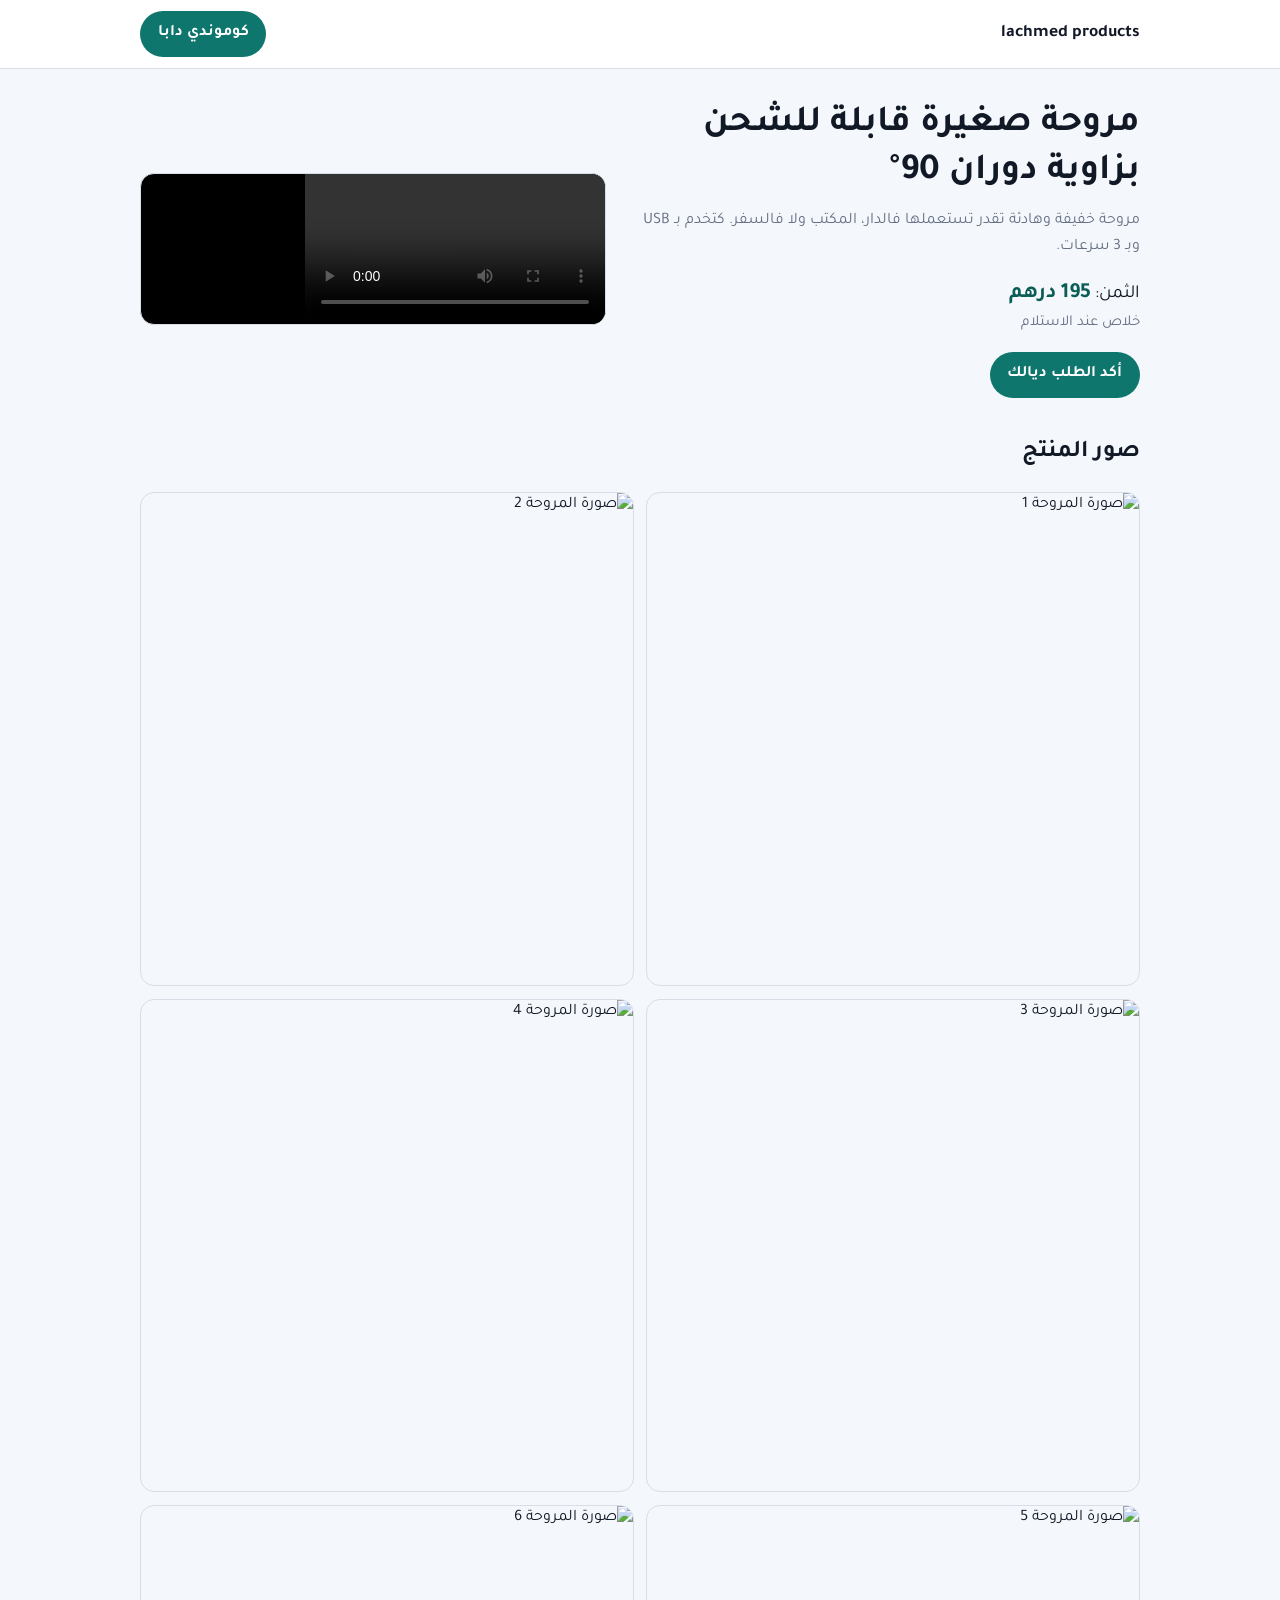
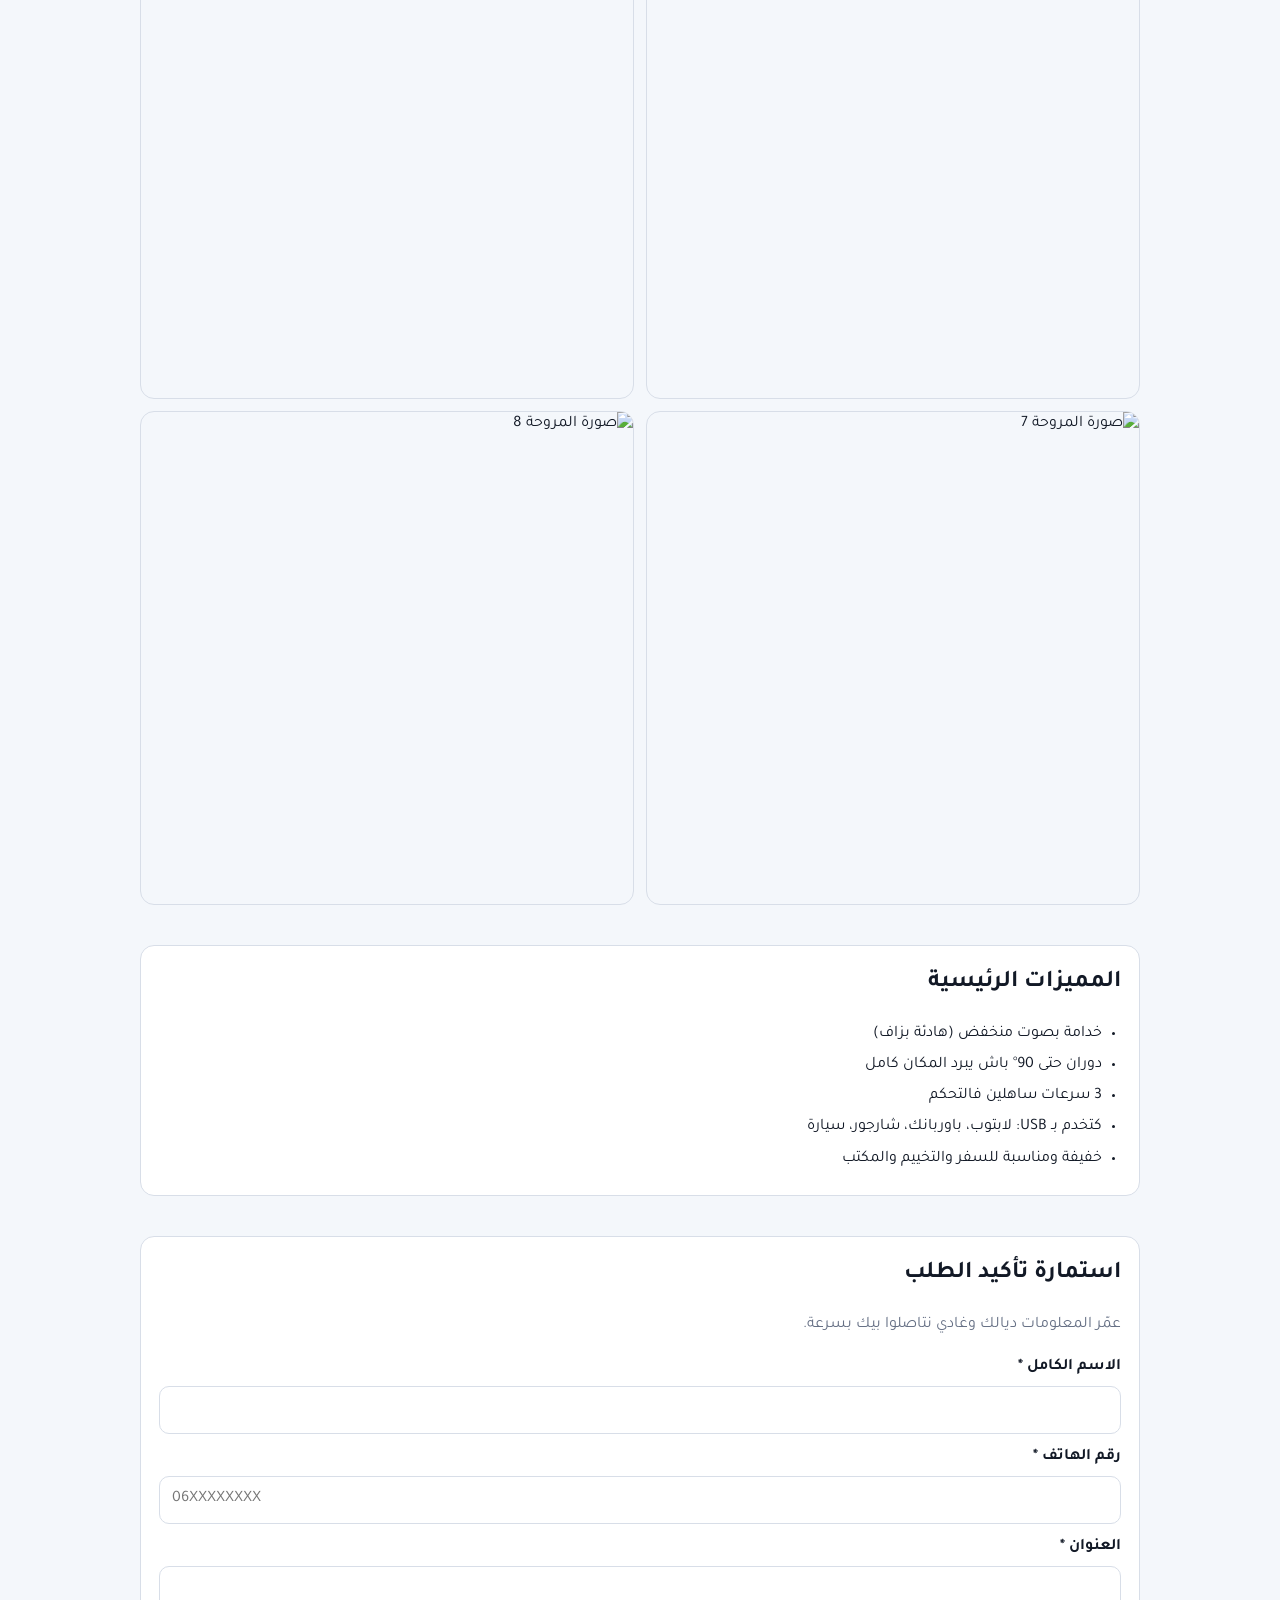
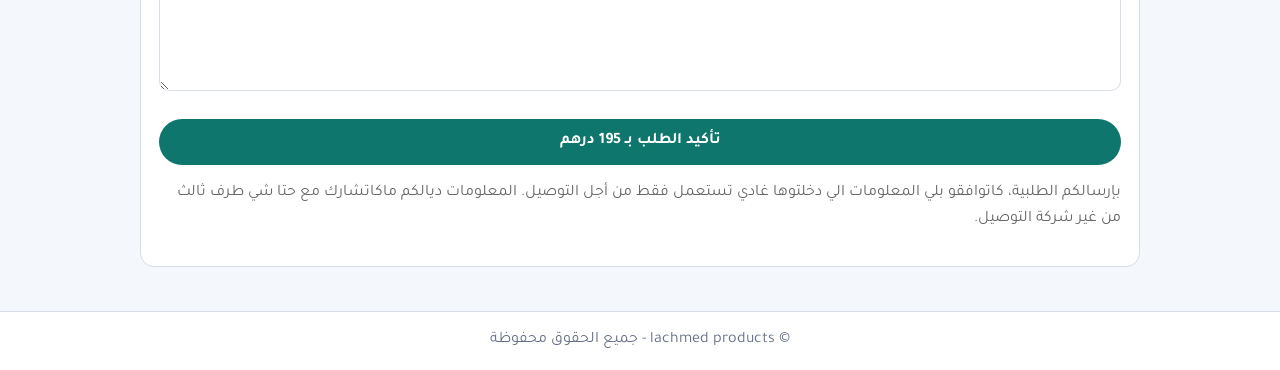
==== index.html @ f29ed2c0 "Update index.html" ====
<!DOCTYPE html>
<html lang="ar-MA" dir="rtl">
  <head>
        <!-- Google tag (gtag.js) -->
<script async src="https://www.googletagmanager.com/gtag/js?id=G-Z2RMPJ43M9"></script>
<script>
  window.dataLayer = window.dataLayer || [];
  function gtag(){dataLayer.push(arguments);}
  gtag('js', new Date());

  gtag('config', 'G-Z2RMPJ43M9');
</script>
    <meta charset="UTF-8" />
    <meta name="viewport" content="width=device-width, initial-scale=1" />
    <title>تأكيد الطلب - مروحة صغيرة محمولة</title>
    <link rel="preconnect" href="https://fonts.googleapis.com" />
    <link rel="preconnect" href="https://fonts.gstatic.com" crossorigin />
    <link
      href="https://fonts.googleapis.com/css2?family=Tajawal:wght@400;500;700;800&display=swap"
      rel="stylesheet"
    />
    <link rel="stylesheet" href="styles.css" />
 
  <style>
  /* The Overlay */
  .form-loading {
    position: fixed;
    top: 0;
    left: 0;
    width: 100%;
    height: 100%;
    background-color: rgba(0, 0, 0, 0.7);
    display: flex;
    align-items: center;
    justify-content: center;
    z-index: 10000;
  }

  /* The White Box */
  .form-loading__panel {
    background: white;
    padding: 30px;
    border-radius: 12px;
    text-align: center;
    min-width: 250px;
  }

  /* The Spinning Circle */
  .form-loading__spinner {
    width: 50px;
    height: 50px;
    border: 5px solid #f3f3f3;
    border-top: 5px solid #2563eb; /* Blue color */
    border-radius: 50%;
    margin: 0 auto 15px;
    animation: spin 1s linear infinite;
  }

  @keyframes spin {
    0% { transform: rotate(0deg); }
    100% { transform: rotate(360deg); }
  }

  .form-loading__text {
    font-family: 'Tajawal', sans-serif;
    font-size: 18px;
    color: #333;
    margin: 0;
  }

  /* Force hidden state */
  [hidden] {
    display: none !important;
  }

  .form-loading.is-active {
    display: flex !important;
  }
</style>
  </head>
  <body>
    <header class="site-header">
      <div class="container header-inner">
        <strong class="brand">lachmed products</strong>
        <a class="btn btn-primary" href="#order-form">كوموندي دابا</a>
      </div>
    </header>

    <main>
      <section class="hero">
        <div class="container hero-grid">
          <div>
            <h1>مروحة صغيرة قابلة للشحن بزاوية دوران 90°</h1>
            <p class="lead">
              مروحة خفيفة وهادئة تقدر تستعملها فالدار، المكتب ولا فالسفر. كتخدم
              بـ USB وبـ 3 سرعات.
            </p>
            <p class="price-line">
              الثمن:
              <strong>195 درهم</strong>
              <span>خلاص عند الاستلام</span>
            </p>
            <a class="btn btn-primary" href="#order-form">أكد الطلب ديالك</a>
          </div>

          <div class="video-box">
            <video
              controls
              playsinline
              preload="metadata"
              src="https://gv.videocdn.alibaba.com/4f4e1c368ac918af/b0aa1312e05dfeb8/20240618_877c3a6bde10ba08_468130677646_mp4_264_hd_unlimit_taobao.mp4?bizCode=icbu_vod_video"
            ></video>
          </div>
        </div>
      </section>

      <section class="section">
        <div class="container">
          <h2>صور المنتج</h2>
          <div class="gallery">
            <img
              src="https://instagram.frak1-2.fna.fbcdn.net/v/t51.82787-15/653792620_18090833627126407_445585292897821279_n.jpg?stp=dst-jpg_e35_tt6&_nc_cat=109&ig_cache_key=MzQzNjkyNzc3MTAwMjc1MDg3MQ%3D%3D.3-ccb7-5&ccb=7-5&_nc_sid=58cdad&efg=eyJ2ZW5jb2RlX3RhZyI6InhwaWRzLjE0NDB4MTgwMC5zZHIuQzMifQ%3D%3D&_nc_ohc=UNF-Zj0CLNIQ7kNvwHtl56z&_nc_oc=AdrflVER8uEtWhTmne1z1Hx7B-GVquOQksaTAbhreHwlixPrMOyhB805uLX8Ef_-Cek&_nc_ad=z-m&_nc_cid=0&_nc_zt=23&_nc_ht=instagram.frak1-2.fna&_nc_gid=qT6UQZEZ6TeHJV7UNfYFoQ&_nc_ss=7a32e&oh=00_Af05lfPGwmx3qgU6YZ8XVmy5XKAMrRXdSBVrbkMX8cvpxg&oe=69EEAFC0"
              alt="صورة المروحة 1"
              loading="lazy"
            />
            <img
              src="https://instagram.frak2-1.fna.fbcdn.net/v/t51.82787-15/651700736_18096677549055734_6538592134223632833_n.jpg?stp=dst-jpg_e35_tt6&_nc_cat=111&ig_cache_key=MzQzNjkyNzc3MTAwMjY4MjgxMw%3D%3D.3-ccb7-5&ccb=7-5&_nc_sid=58cdad&efg=eyJ2ZW5jb2RlX3RhZyI6InhwaWRzLjE0NDB4MTgwMC5zZHIuQzMifQ%3D%3D&_nc_ohc=8FA6oyalJewQ7kNvwETEr0-&_nc_oc=Adoui_ll5xnl8a8qdSrBcf_CTPmp_oXDJLCnglDVbYHm6z4QKx65oTYZNi7t8RU0MzE&_nc_ad=z-m&_nc_cid=0&_nc_zt=23&_nc_ht=instagram.frak2-1.fna&_nc_gid=qT6UQZEZ6TeHJV7UNfYFoQ&_nc_ss=7a32e&oh=00_Af2cvPoe_uTnI6ziqzTa6qw3f8qqJ-Z4AJ92hifjvnPjwg&oe=69EE8978"
              alt="صورة المروحة 2"
              loading="lazy"
            />
            <img
              src="https://m.media-amazon.com/images/I/61XPaZ0P4BL._AC_SL1500_.jpg"
              alt="صورة المروحة 3"
              loading="lazy"
            />
            <img
              src="https://m.media-amazon.com/images/I/71On-7LIRML._AC_SL1500_.jpg"
              alt="صورة المروحة 4"
              loading="lazy"
            />
            <img
              src="https://m.media-amazon.com/images/I/61suieAuvvL._AC_SL1500_.jpg"
              alt="صورة المروحة 5"
              loading="lazy"
            />
            <img
              src="https://m.media-amazon.com/images/I/61v4-B4v1RL._AC_SL1500_.jpg"
              alt="صورة المروحة 6"
              loading="lazy"
            />
            <img
              src="https://m.media-amazon.com/images/I/61AqPmQdcGL._AC_SL1500_.jpg"
              alt="صورة المروحة 7"
              loading="lazy"
            />
            <img
              src="https://m.media-amazon.com/images/I/71cFdPVvtfL._AC_SL1500_.jpg"
              alt="صورة المروحة 8"
              loading="lazy"
            />
          </div>
        </div>
      </section>

      <section class="section">
        <div class="container">
          <div class="card">
            <h2>المميزات الرئيسية</h2>
            <ul class="features-list">
              <li>خدامة بصوت منخفض (هادئة بزاف)</li>
              <li>دوران حتى 90° باش يبرد المكان كامل</li>
              <li>3 سرعات ساهلين فالتحكم</li>
              <li>كتخدم بـ USB: لابتوب، باوربانك، شارجور، سيارة</li>
              <li>خفيفة ومناسبة للسفر والتخييم والمكتب</li>
            </ul>
          </div>
        </div>
      </section>

      <section class="section order-section">
        <div class="container">
          <div class="card">
            <h2>استمارة تأكيد الطلب</h2>
            <p class="muted">عمّر المعلومات ديالك وغادي نتاصلوا بيك بسرعة.</p>
            <p id="form-error" class="error" hidden></p>

            <form id="order-form" novalidate>
              <label for="fullName">الاسم الكامل *</label>
              <input
                id="fullName"
                name="fullName"
                type="text"
                autocomplete="name"
                required
              />

              <label for="phone">رقم الهاتف *</label>
              <input
                id="phone"
                name="phone"
                type="tel"
                inputmode="numeric"
                pattern="^0[5-7][0-9]{8}$"
                placeholder="06XXXXXXXX"
                autocomplete="tel"
                required
              />

              <label for="address">العنوان *</label>
              <textarea
                id="address"
                name="address"
                rows="4"
                autocomplete="street-address"
                required
              ></textarea>

              <button class="btn btn-primary full" type="submit">
                تأكيد الطلب بـ 195 درهم
              </button>
              <p style="color: #666; ">
                بإرسالكم الطلبية، كاتوافقو بلي المعلومات الي دخلتوها غادي تستعمل فقط من أجل التوصيل. المعلومات ديالكم ماكاتشارك مع  حتا شي طرف ثالث من غير شركة التوصيل.
              </p>
            </form>
          </div>
        </div>
      </section>
    </main>

    <footer class="site-footer">
      <div class="container">© lachmed products - جميع الحقوق محفوظة</div>
    </footer>

    <div
      id="form-loading"
      class="form-loading"
      hidden
      role="status"
      aria-live="polite"
      aria-busy="false"
    >
      <div class="form-loading__panel">
        <div class="form-loading__spinner" aria-hidden="true"></div>
        <p class="form-loading__text">كتسجّل الطلب …  </p>
      </div>
    </div>
<script>
  (function () {
    var form = document.getElementById("order-form");
    var errorBox = document.getElementById("form-error");
    var loadingOverlay = document.getElementById("form-loading");
    var submitButton = form ? form.querySelector('button[type="submit"]') : null;
    var fullNameInput = document.getElementById("fullName");
    var phoneInput = document.getElementById("phone");
    var addressInput = document.getElementById("address");

    if (!form || !errorBox || !loadingOverlay || !fullNameInput || !phoneInput || !addressInput) {
      return;
    }

    function setLoading(active) {
      if (active) {
        loadingOverlay.hidden = false;
        loadingOverlay.setAttribute("aria-busy", "true");
        loadingOverlay.classList.add("is-active");
        document.body.style.overflow = "hidden";
      } else {
        loadingOverlay.classList.remove("is-active");
        loadingOverlay.hidden = true;
        loadingOverlay.setAttribute("aria-busy", "false");
        document.body.style.overflow = "";
      }
    }

    form.addEventListener("submit", function (event) {
      event.preventDefault();
      errorBox.hidden = true;
      errorBox.textContent = "";

      if (!form.checkValidity()) {
        form.reportValidity();
        return;
      }

      setLoading(true);
      if (submitButton) submitButton.disabled = true;

      var data = {
        fullName: fullNameInput.value.trim(),
        phone: phoneInput.value.trim(),
        address: addressInput.value.trim(),
        productName: "مروحة صغيرة قابلة للشحن",
        price: "195 درهم"
      };

      var sheetsEndpoint = "https://script.google.com/macros/s/AKfycbzZy9DwMbGSxNHTeG0FUKszt3lsxDnWP60se6rNdi6t7o66ZFA1JoPqNWuv5YXc_GQ26g/exec";
      var payload = {
        full_name: data.fullName,
        phone: data.phone,
        address: data.address,
        product: data.productName,
        price: data.price,
        source: "fans-landing",
        timestamp: new Date().toISOString()
      };

      fetch(sheetsEndpoint, {
        method: "POST",
        mode: "no-cors",
        headers: { "Content-Type": "text/plain;charset=utf-8" },
        body: JSON.stringify(payload)
      })
        .then(function () {
          setTimeout(function () {
            var params = new URLSearchParams({
              name: data.fullName,
              phone: data.phone,
              address: data.address
            });
            window.location.href = "confirmation.html?" + params.toString();
          }, 1500);
        })
        .catch(function () {
          setLoading(false);
          if (submitButton) submitButton.disabled = false;
          errorBox.textContent = "وقع مشكل فإرسال الطلب. عاود حاول من فضلك.";
          errorBox.hidden = false;
        });
    });
  })();
</script>
  </body>
</html>
---- styles.css ----
:root {
  --bg: #f4f7fb;
  --surface: #ffffff;
  --text: #121926;
  --muted: #667085;
  --border: #d8dee8;
  --brand: #0f766e;
  --brand-dark: #0b5d57;
  --radius: 14px;
}

*,
*::before,
*::after {
  box-sizing: border-box;
}

body {
  margin: 0;
  font-family: "Tajawal", sans-serif;
  background: var(--bg);
  color: var(--text);
  line-height: 1.6;
}

img,
video {
  display: block;
  max-width: 100%;
}

.container {
  width: min(1000px, calc(100% - 2rem));
  margin-inline: auto;
}

.site-header {
  background: var(--surface);
  border-bottom: 1px solid var(--border);
  position: sticky;
  top: 0;
  z-index: 50;
}

.header-inner {
  min-height: 68px;
  display: flex;
  justify-content: space-between;
  align-items: center;
  gap: 1rem;
}

.brand {
  font-size: 1.1rem;
}

.hero {
  padding: 2rem 0 1rem;
}

.hero-grid {
  display: grid;
  grid-template-columns: 1.1fr 1fr;
  gap: 1.4rem;
  align-items: center;
}

.badge {
  display: inline-block;
  margin-bottom: 0.6rem;
  background: #e6f8f3;
  color: var(--brand-dark);
  border: 1px solid #b7ebde;
  border-radius: 999px;
  padding: 0.15rem 0.8rem;
  font-size: 0.9rem;
  font-weight: 700;
}

h1,
h2 {
  margin-top: 0;
}

h1 {
  margin-bottom: 0.8rem;
  line-height: 1.3;
  font-size: clamp(1.6rem, 4.5vw, 2.3rem);
}

.lead {
  color: var(--muted);
  margin: 0 0 1rem;
}

.price-line {
  margin: 0 0 1rem;
  font-size: 1.15rem;
}

.price-line strong {
  color: var(--brand-dark);
  font-size: 1.35rem;
}

.price-line span {
  display: block;
  color: var(--muted);
  font-size: 0.95rem;
}

.video-box {
  border-radius: var(--radius);
  overflow: hidden;
  border: 1px solid var(--border);
  background: #000;
}

.section {
  padding: 1.25rem 0;
}

.gallery {
  display: grid;
  grid-template-columns: repeat(2, 1fr);
  gap: 0.8rem;
}

.gallery img {
  width: 100%;
  aspect-ratio: 1 / 1;
  object-fit: cover;
  border-radius: var(--radius);
  border: 1px solid var(--border);
}

.card {
  background: var(--surface);
  border: 1px solid var(--border);
  border-radius: var(--radius);
  padding: 1.1rem;
}

.features-list {
  margin: 0;
  padding-inline-start: 1.2rem;
}

.features-list li {
  margin-bottom: 0.35rem;
}

.muted {
  color: var(--muted);
  margin-top: 0;
}

label {
  display: block;
  margin: 0.65rem 0 0.35rem;
  font-weight: 600;
}

input,
textarea {
  width: 100%;
  border: 1px solid var(--border);
  border-radius: 10px;
  font: inherit;
  color: var(--text);
  background: #fff;
  padding: 0.65rem 0.75rem;
}

input:focus,
textarea:focus {
  outline: 2px solid rgba(15, 118, 110, 0.2);
  border-color: var(--brand);
}

textarea {
  resize: vertical;
  min-height: 110px;
}

.btn {
  display: inline-flex;
  align-items: center;
  justify-content: center;
  text-decoration: none;
  border-radius: 999px;
  border: 0;
  padding: 0.65rem 1.1rem;
  font: inherit;
  font-weight: 700;
  cursor: pointer;
}

.btn-primary {
  color: #fff;
  background: var(--brand);
}

.btn-primary:hover {
  background: var(--brand-dark);
}

.btn.full {
  width: 100%;
  margin-top: 1rem;
}

.error {
  background: #fff1f2;
  color: #9f1239;
  border: 1px solid #fda4af;
  border-radius: 10px;
  padding: 0.65rem 0.75rem;
}

.error[hidden] {
  display: none;
}

.site-footer {
  margin-top: 1.5rem;
  border-top: 1px solid var(--border);
  background: var(--surface);
  padding: 1rem 0;
  color: var(--muted);
  text-align: center;
}

.confirm-page {
  min-height: 100vh;
  display: flex;
  align-items: center;
}

.confirm-card {
  max-width: 620px;
  margin-inline: auto;
}

.check {
  width: 58px;
  height: 58px;
  margin: 0 auto 0.8rem;
  border-radius: 50%;
  background: #e6f8f3;
  border: 1px solid #b7ebde;
  color: var(--brand-dark);
  font-size: 1.9rem;
  display: flex;
  align-items: center;
  justify-content: center;
  font-weight: 800;
}

.summary {
  margin-top: 1rem;
  border: 1px solid var(--border);
  border-radius: 10px;
  padding: 0.8rem;
  background: #fafcff;
}

.summary p {
  margin: 0.4rem 0;
}

.actions {
  margin-top: 1rem;
}

@media (max-width: 820px) {
  .hero-grid {
    grid-template-columns: 1fr;
  }
}

.form-loading {
  position: fixed;
  inset: 0;
  z-index: 200;
  display: flex;
  align-items: center;
  justify-content: center;
  padding: 1.5rem;
  background: rgba(18, 25, 38, 0.45);
  backdrop-filter: blur(3px);
}

.form-loading[hidden] {
  display: none;
}

.form-loading__panel {
  background: var(--surface);
  border: 1px solid var(--border);
  border-radius: var(--radius);
  padding: 1.5rem 1.75rem;
  max-width: 320px;
  text-align: center;
  box-shadow: 0 12px 40px rgba(18, 25, 38, 0.12);
}

.form-loading__spinner {
  width: 44px;
  height: 44px;
  margin: 0 auto 1rem;
  border: 3px solid var(--border);
  border-top-color: var(--brand);
  border-radius: 50%;
  animation: form-loading-spin 0.75s linear infinite;
}

.form-loading__text {
  margin: 0;
  font-weight: 600;
  color: var(--text);
  font-size: 1rem;
  line-height: 1.5;
}

@keyframes form-loading-spin {
  to {
    transform: rotate(360deg);
  }
}
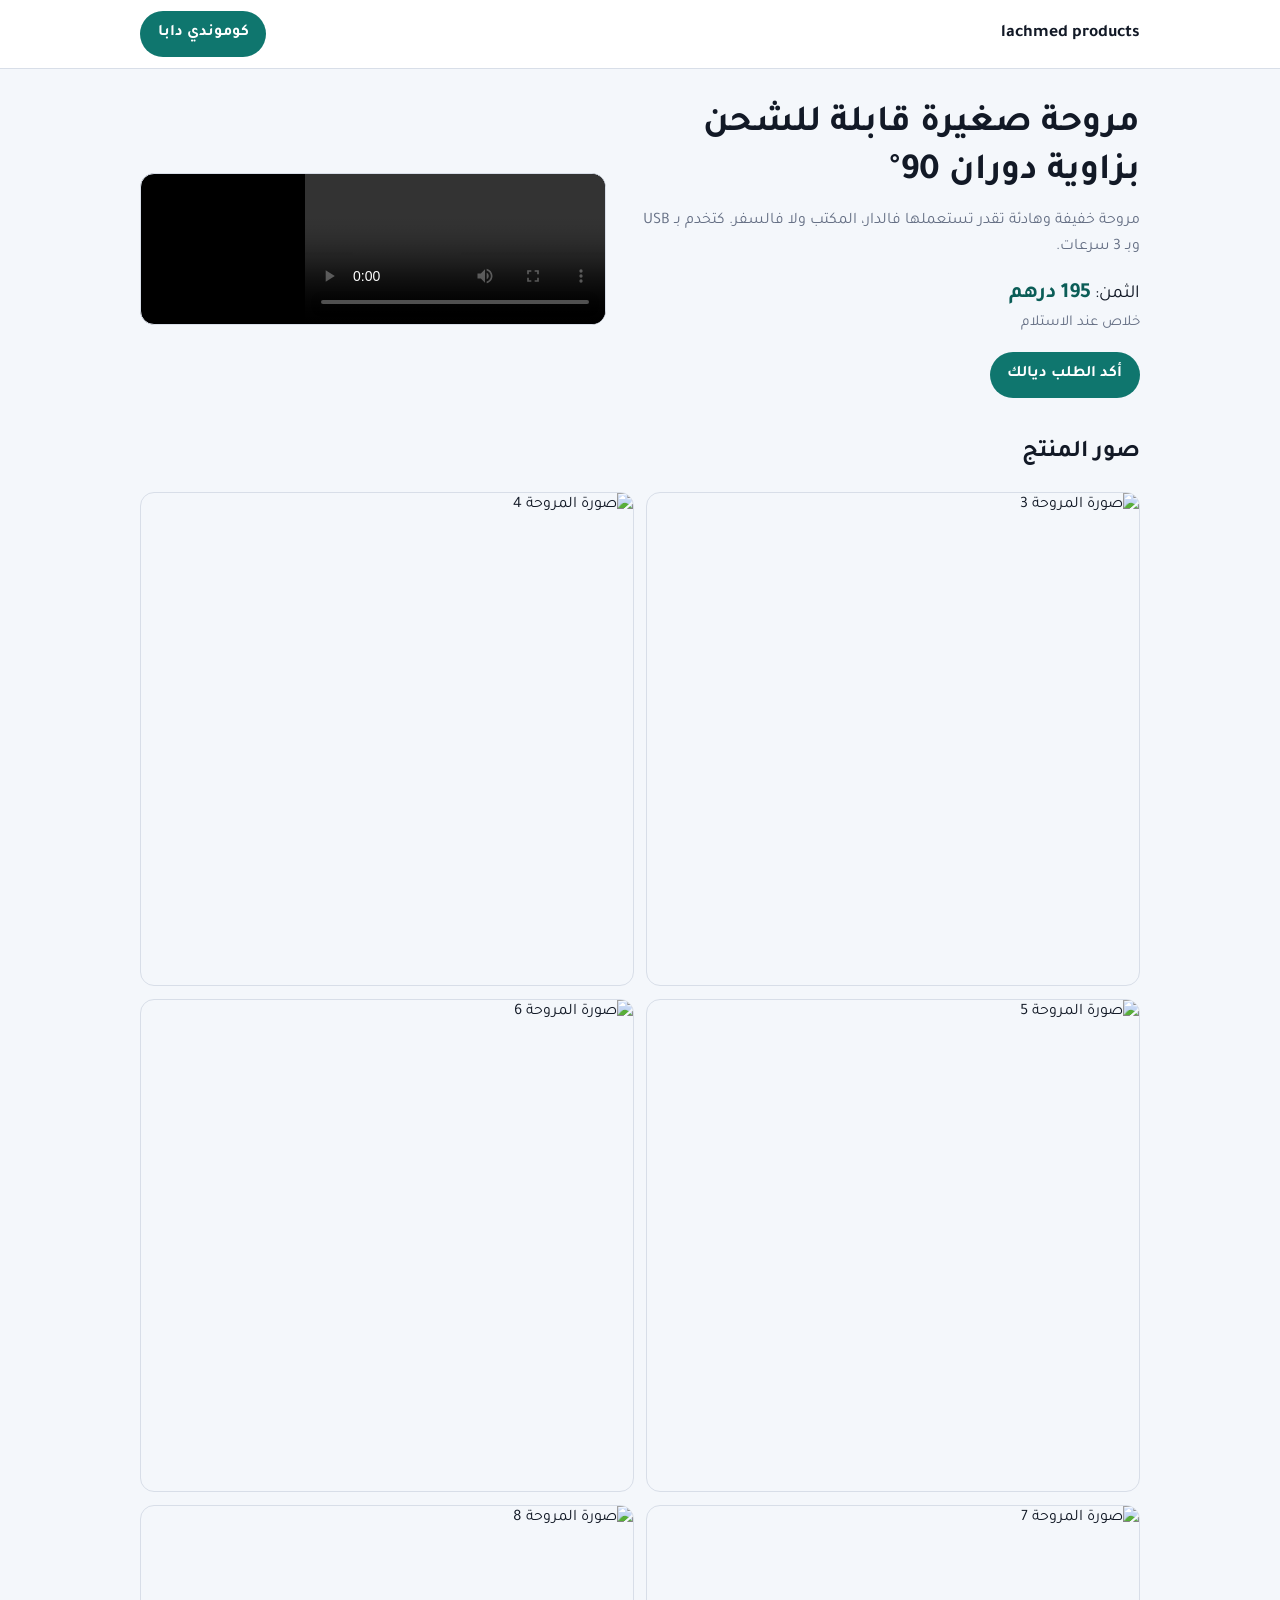
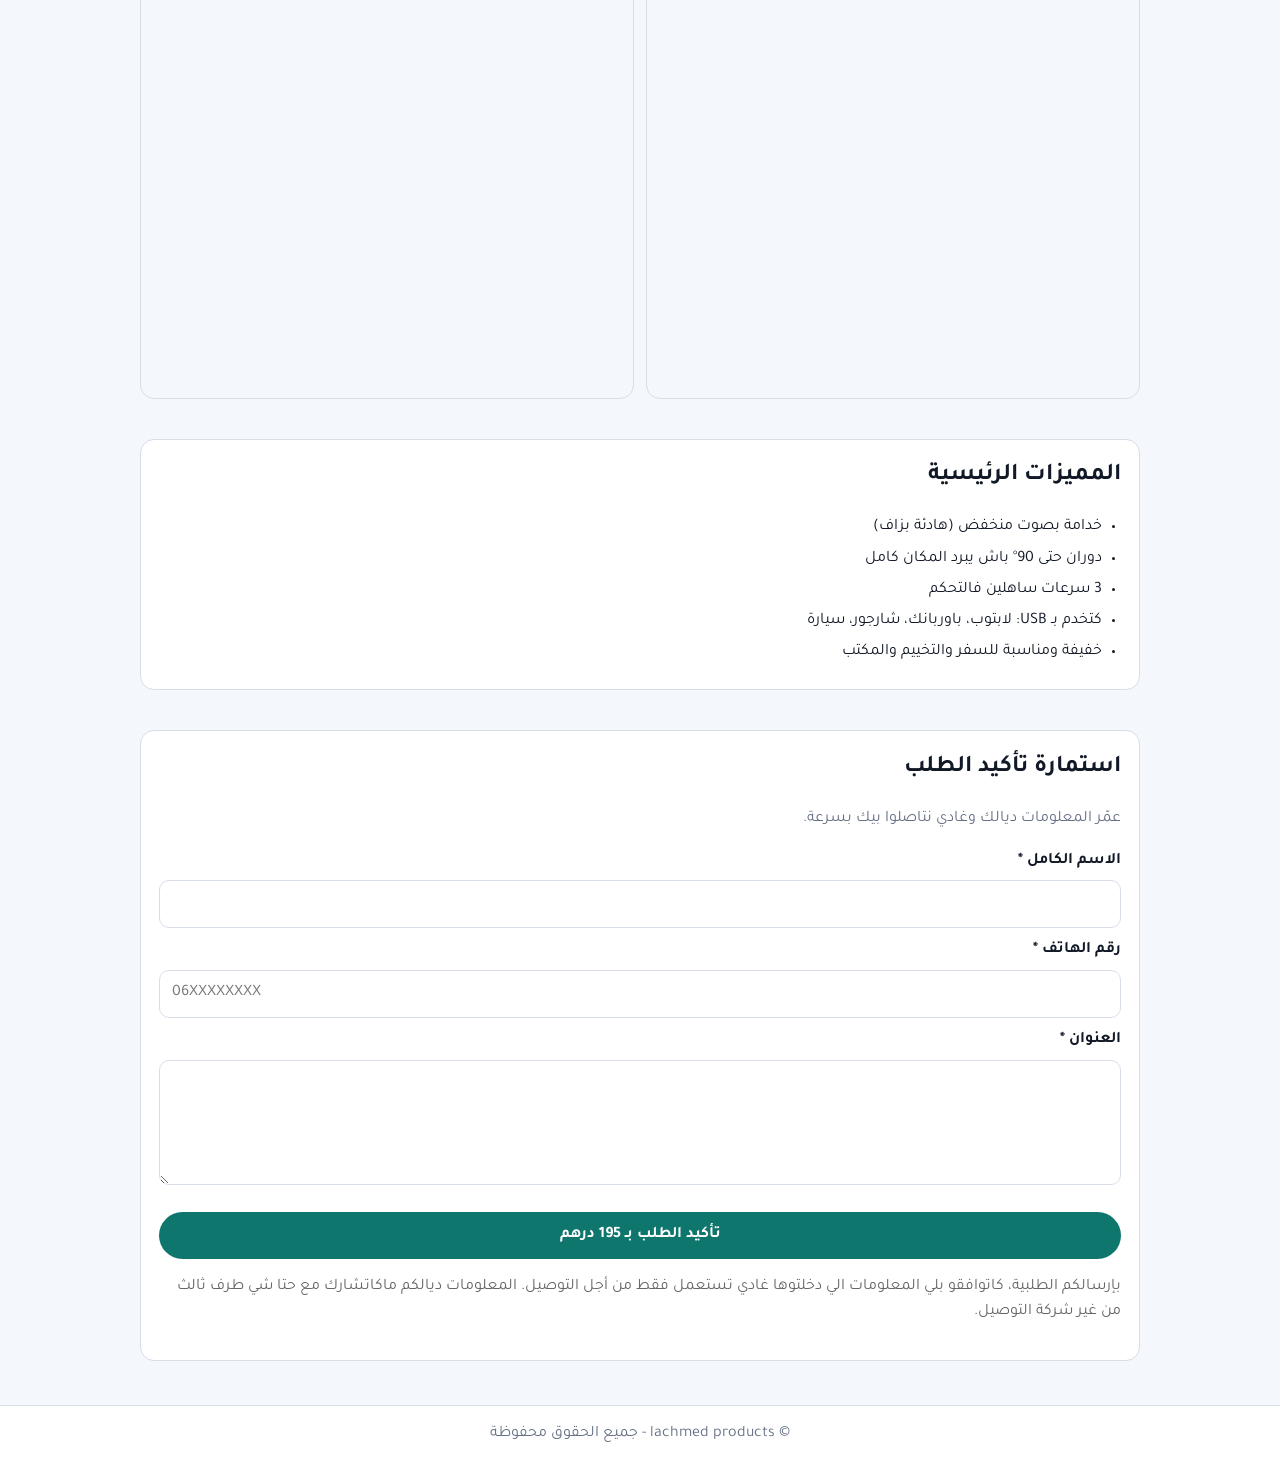
==== commit 810dab17: "Update index.html" ====
--- a/index.html
+++ b/index.html
@@ -118,16 +118,7 @@
         <div class="container">
           <h2>صور المنتج</h2>
           <div class="gallery">
-            <img
-              src="https://instagram.frak1-2.fna.fbcdn.net/v/t51.82787-15/653792620_18090833627126407_445585292897821279_n.jpg?stp=dst-jpg_e35_tt6&_nc_cat=109&ig_cache_key=MzQzNjkyNzc3MTAwMjc1MDg3MQ%3D%3D.3-ccb7-5&ccb=7-5&_nc_sid=58cdad&efg=eyJ2ZW5jb2RlX3RhZyI6InhwaWRzLjE0NDB4MTgwMC5zZHIuQzMifQ%3D%3D&_nc_ohc=UNF-Zj0CLNIQ7kNvwHtl56z&_nc_oc=AdrflVER8uEtWhTmne1z1Hx7B-GVquOQksaTAbhreHwlixPrMOyhB805uLX8Ef_-Cek&_nc_ad=z-m&_nc_cid=0&_nc_zt=23&_nc_ht=instagram.frak1-2.fna&_nc_gid=qT6UQZEZ6TeHJV7UNfYFoQ&_nc_ss=7a32e&oh=00_Af05lfPGwmx3qgU6YZ8XVmy5XKAMrRXdSBVrbkMX8cvpxg&oe=69EEAFC0"
-              alt="صورة المروحة 1"
-              loading="lazy"
-            />
-            <img
-              src="https://instagram.frak2-1.fna.fbcdn.net/v/t51.82787-15/651700736_18096677549055734_6538592134223632833_n.jpg?stp=dst-jpg_e35_tt6&_nc_cat=111&ig_cache_key=MzQzNjkyNzc3MTAwMjY4MjgxMw%3D%3D.3-ccb7-5&ccb=7-5&_nc_sid=58cdad&efg=eyJ2ZW5jb2RlX3RhZyI6InhwaWRzLjE0NDB4MTgwMC5zZHIuQzMifQ%3D%3D&_nc_ohc=8FA6oyalJewQ7kNvwETEr0-&_nc_oc=Adoui_ll5xnl8a8qdSrBcf_CTPmp_oXDJLCnglDVbYHm6z4QKx65oTYZNi7t8RU0MzE&_nc_ad=z-m&_nc_cid=0&_nc_zt=23&_nc_ht=instagram.frak2-1.fna&_nc_gid=qT6UQZEZ6TeHJV7UNfYFoQ&_nc_ss=7a32e&oh=00_Af2cvPoe_uTnI6ziqzTa6qw3f8qqJ-Z4AJ92hifjvnPjwg&oe=69EE8978"
-              alt="صورة المروحة 2"
-              loading="lazy"
-            />
+
             <img
               src="https://m.media-amazon.com/images/I/61XPaZ0P4BL._AC_SL1500_.jpg"
               alt="صورة المروحة 3"
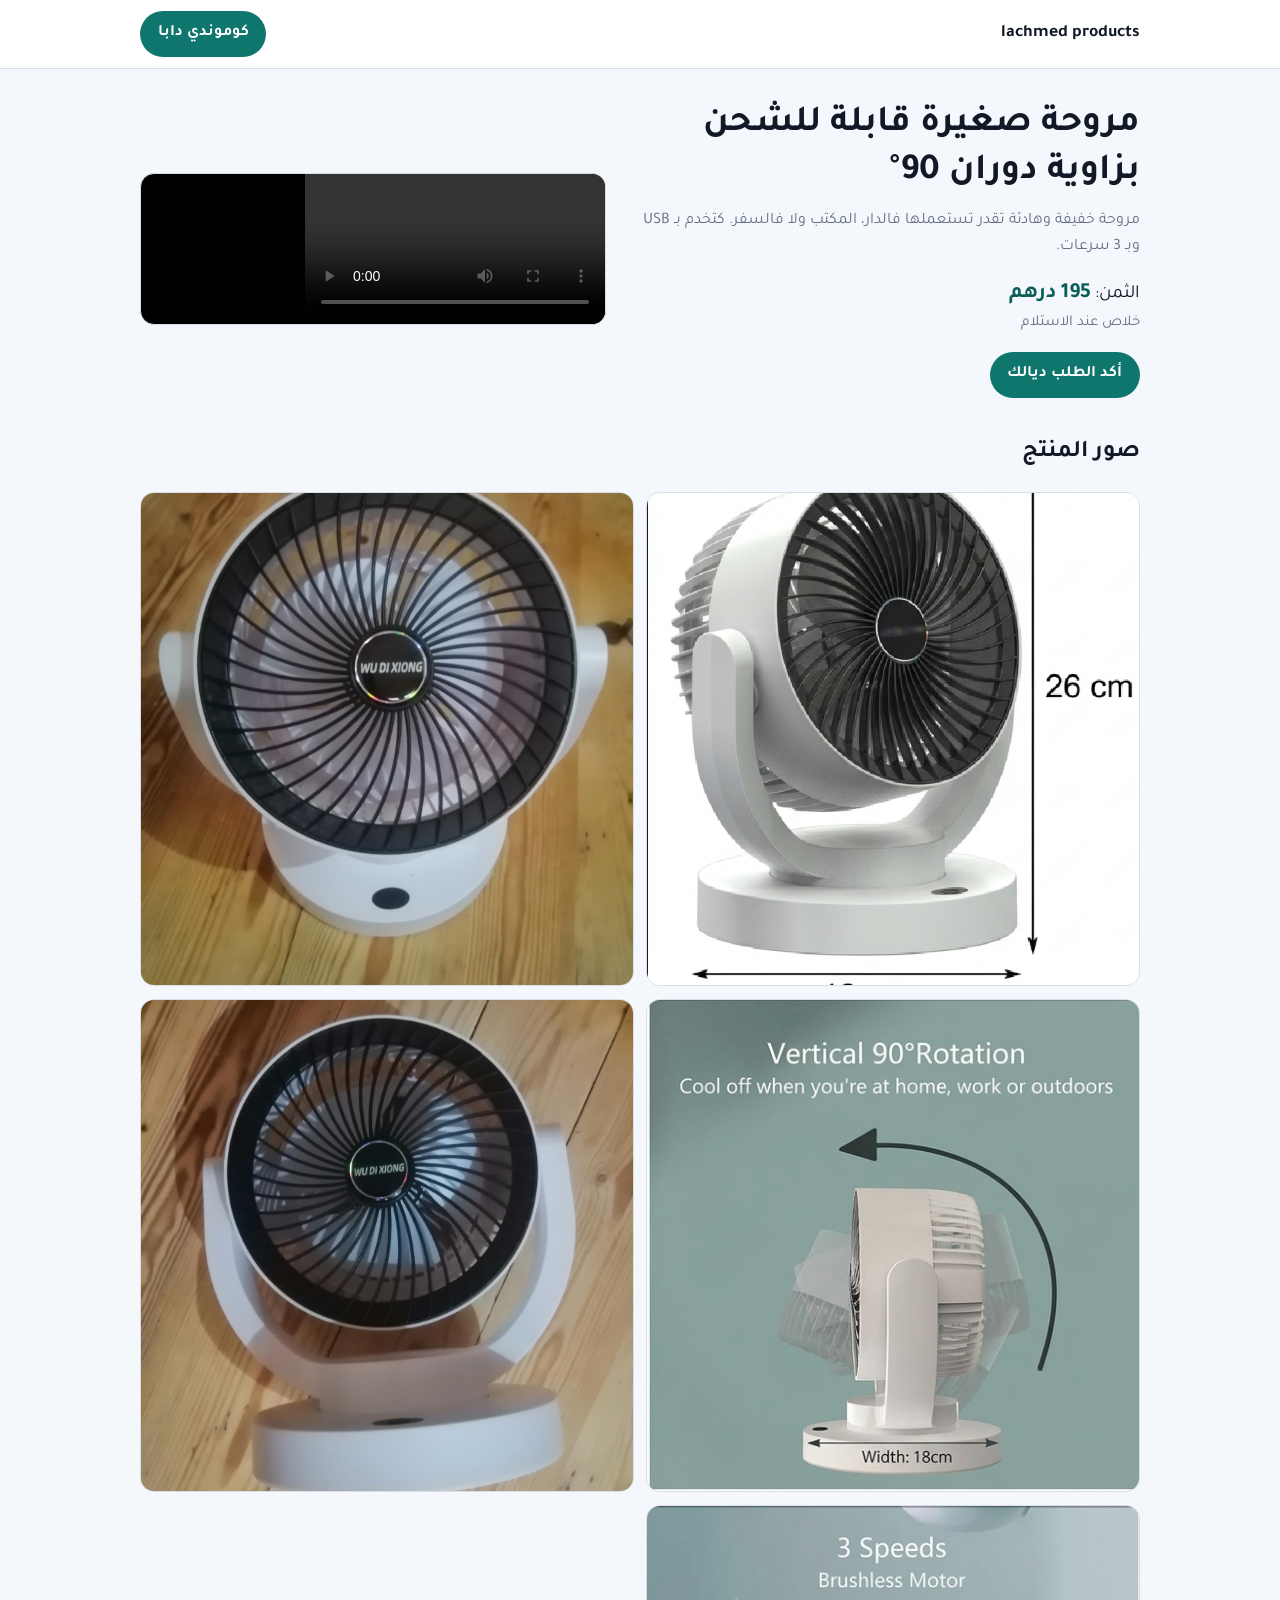
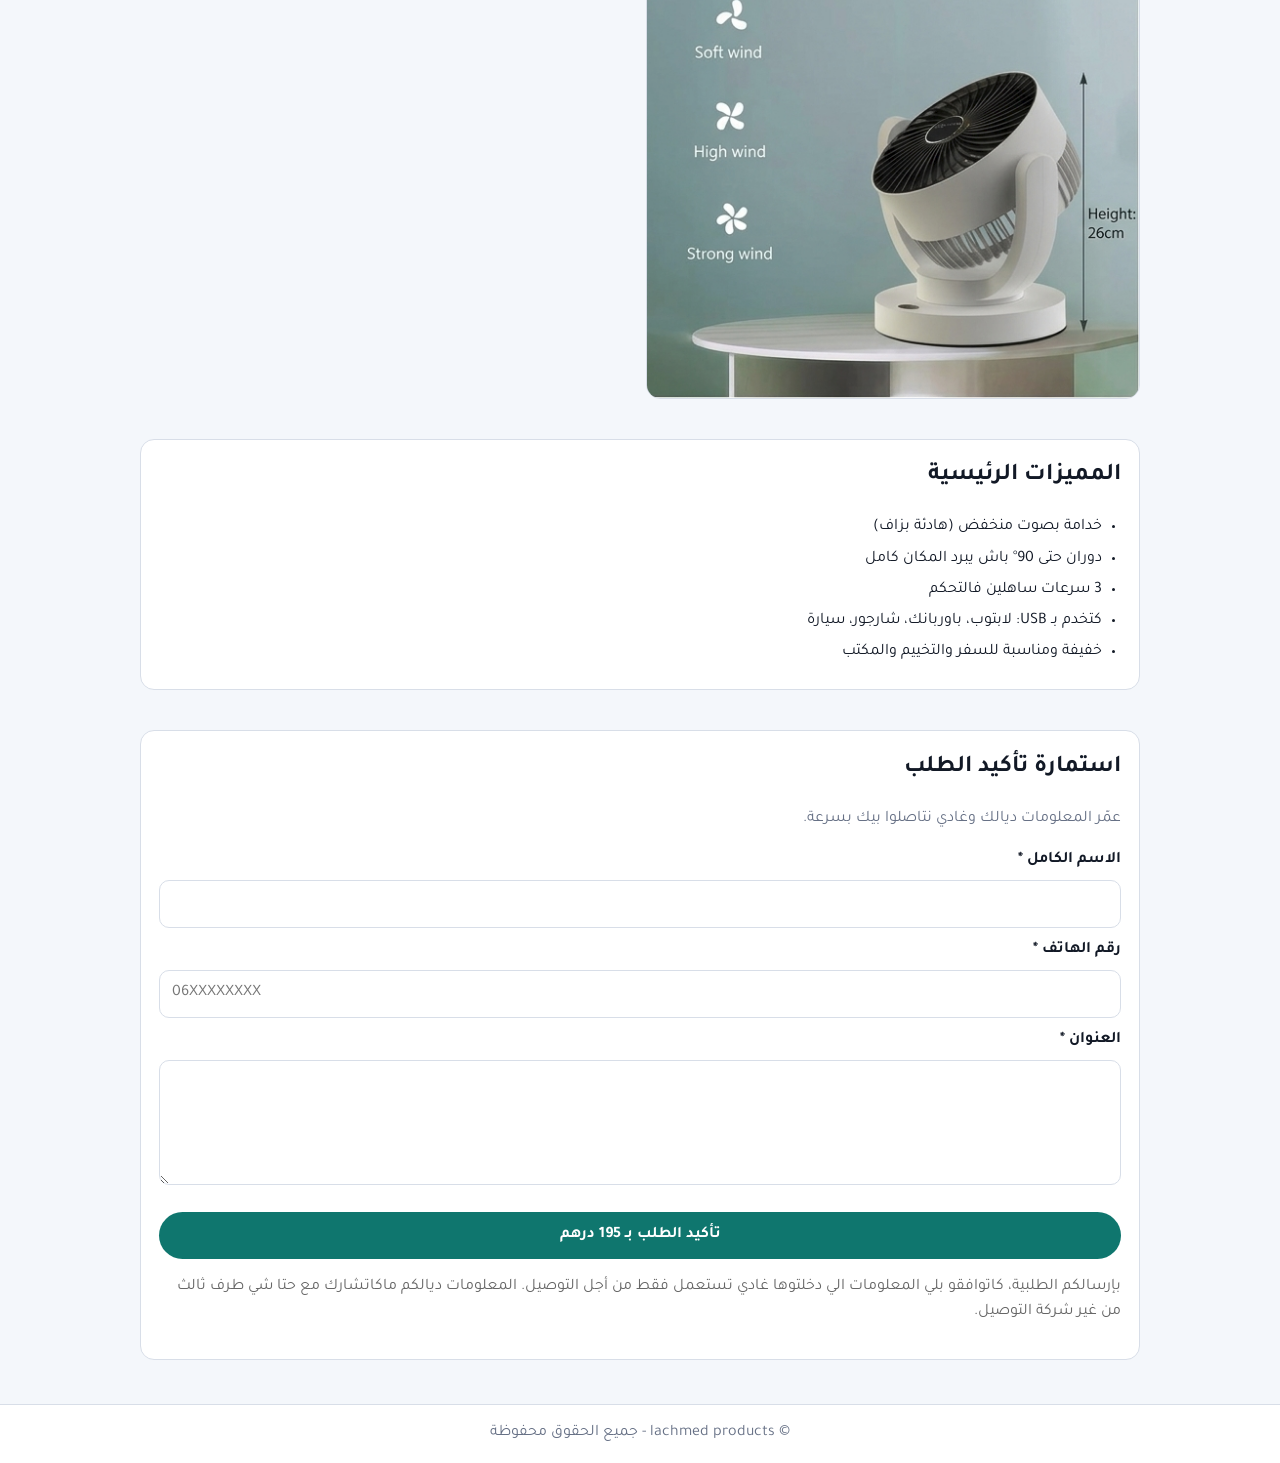
==== commit b33f0379: "Update index.html" ====
--- a/index.html
+++ b/index.html
@@ -120,35 +120,31 @@
           <div class="gallery">
 
             <img
-              src="https://m.media-amazon.com/images/I/61XPaZ0P4BL._AC_SL1500_.jpg"
+              src="im3.png"
+              alt="صورة المروحة 1"
+              loading="lazy"
+            />
+            <img
+              src="im1.jpg"
+              alt="صورة المروحة 2"
+              loading="lazy"
+            />
+            <img
+              src="im5.png"
               alt="صورة المروحة 3"
               loading="lazy"
             />
             <img
-              src="https://m.media-amazon.com/images/I/71On-7LIRML._AC_SL1500_.jpg"
+              src="im2.jpg"
               alt="صورة المروحة 4"
               loading="lazy"
             />
             <img
-              src="https://m.media-amazon.com/images/I/61suieAuvvL._AC_SL1500_.jpg"
+              src="im4.png"
               alt="صورة المروحة 5"
               loading="lazy"
             />
-            <img
-              src="https://m.media-amazon.com/images/I/61v4-B4v1RL._AC_SL1500_.jpg"
-              alt="صورة المروحة 6"
-              loading="lazy"
-            />
-            <img
-              src="https://m.media-amazon.com/images/I/61AqPmQdcGL._AC_SL1500_.jpg"
-              alt="صورة المروحة 7"
-              loading="lazy"
-            />
-            <img
-              src="https://m.media-amazon.com/images/I/71cFdPVvtfL._AC_SL1500_.jpg"
-              alt="صورة المروحة 8"
-              loading="lazy"
-            />
+           
           </div>
         </div>
       </section>
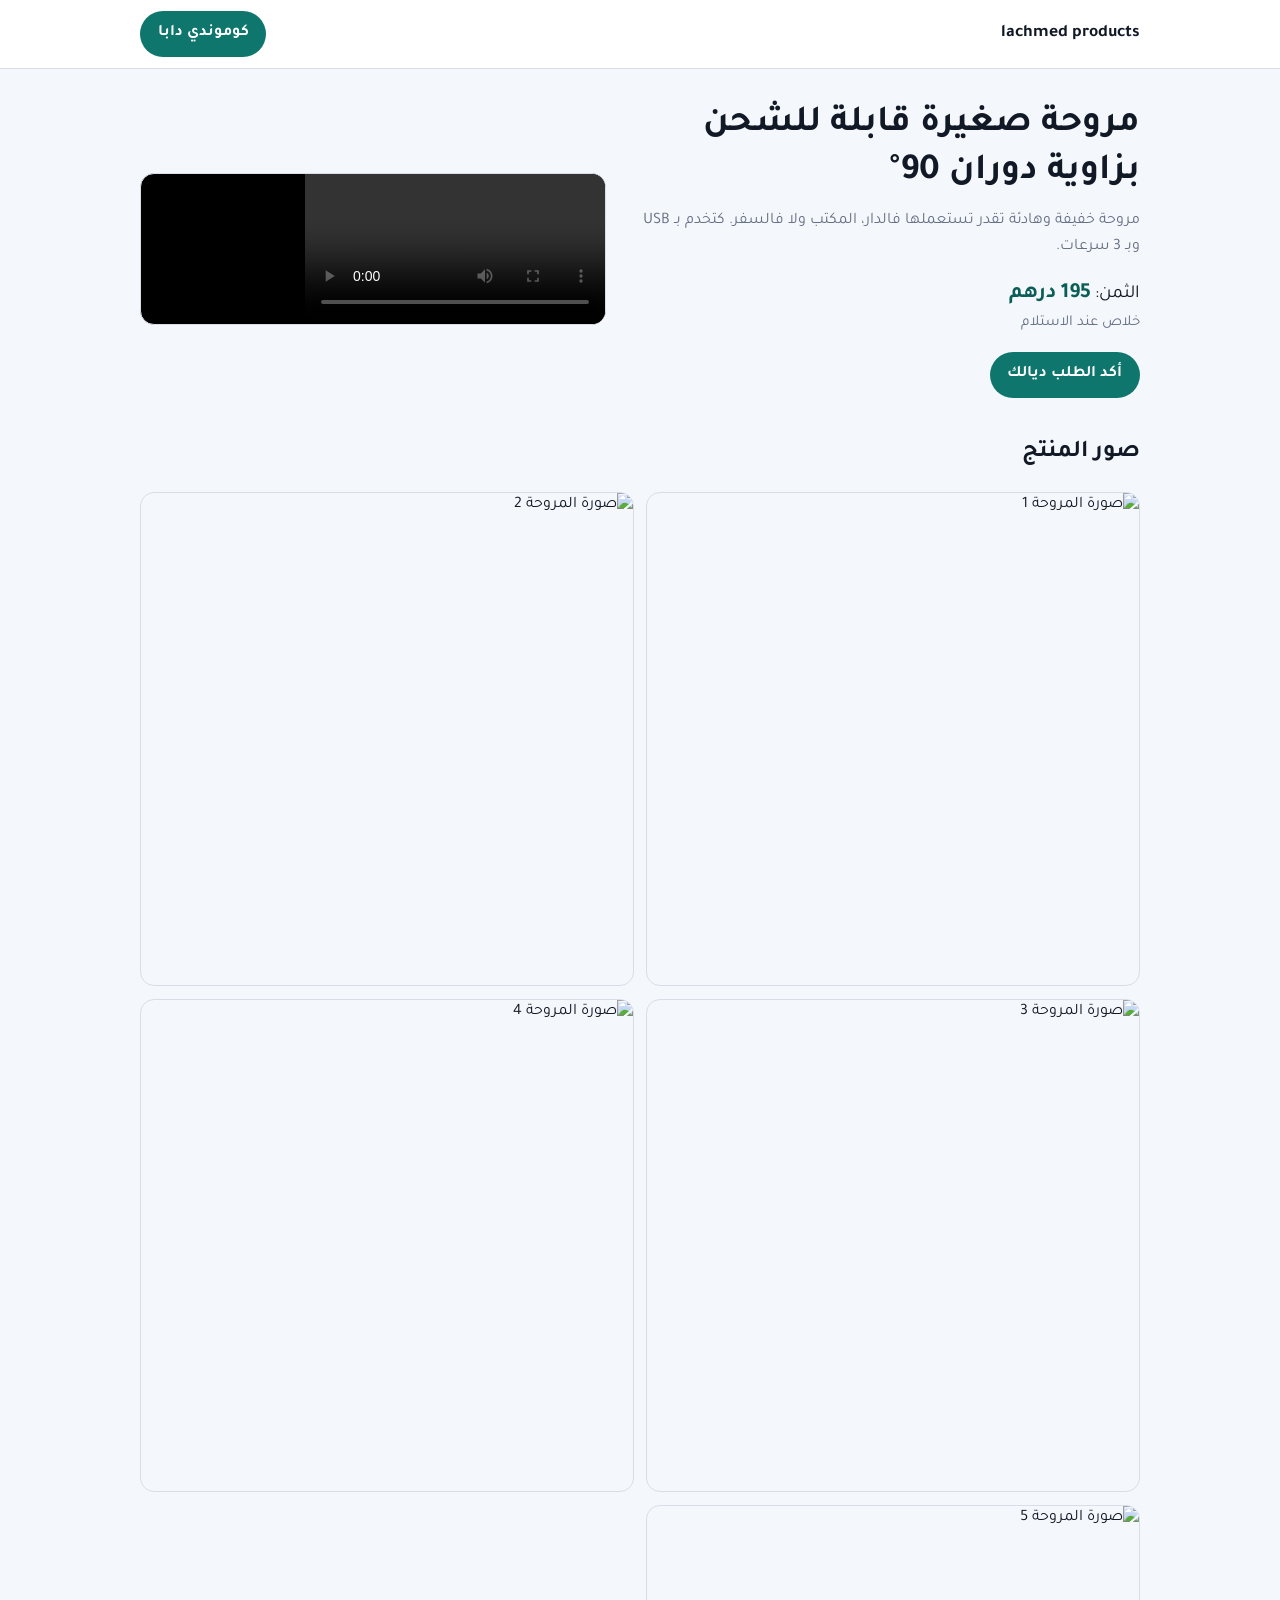
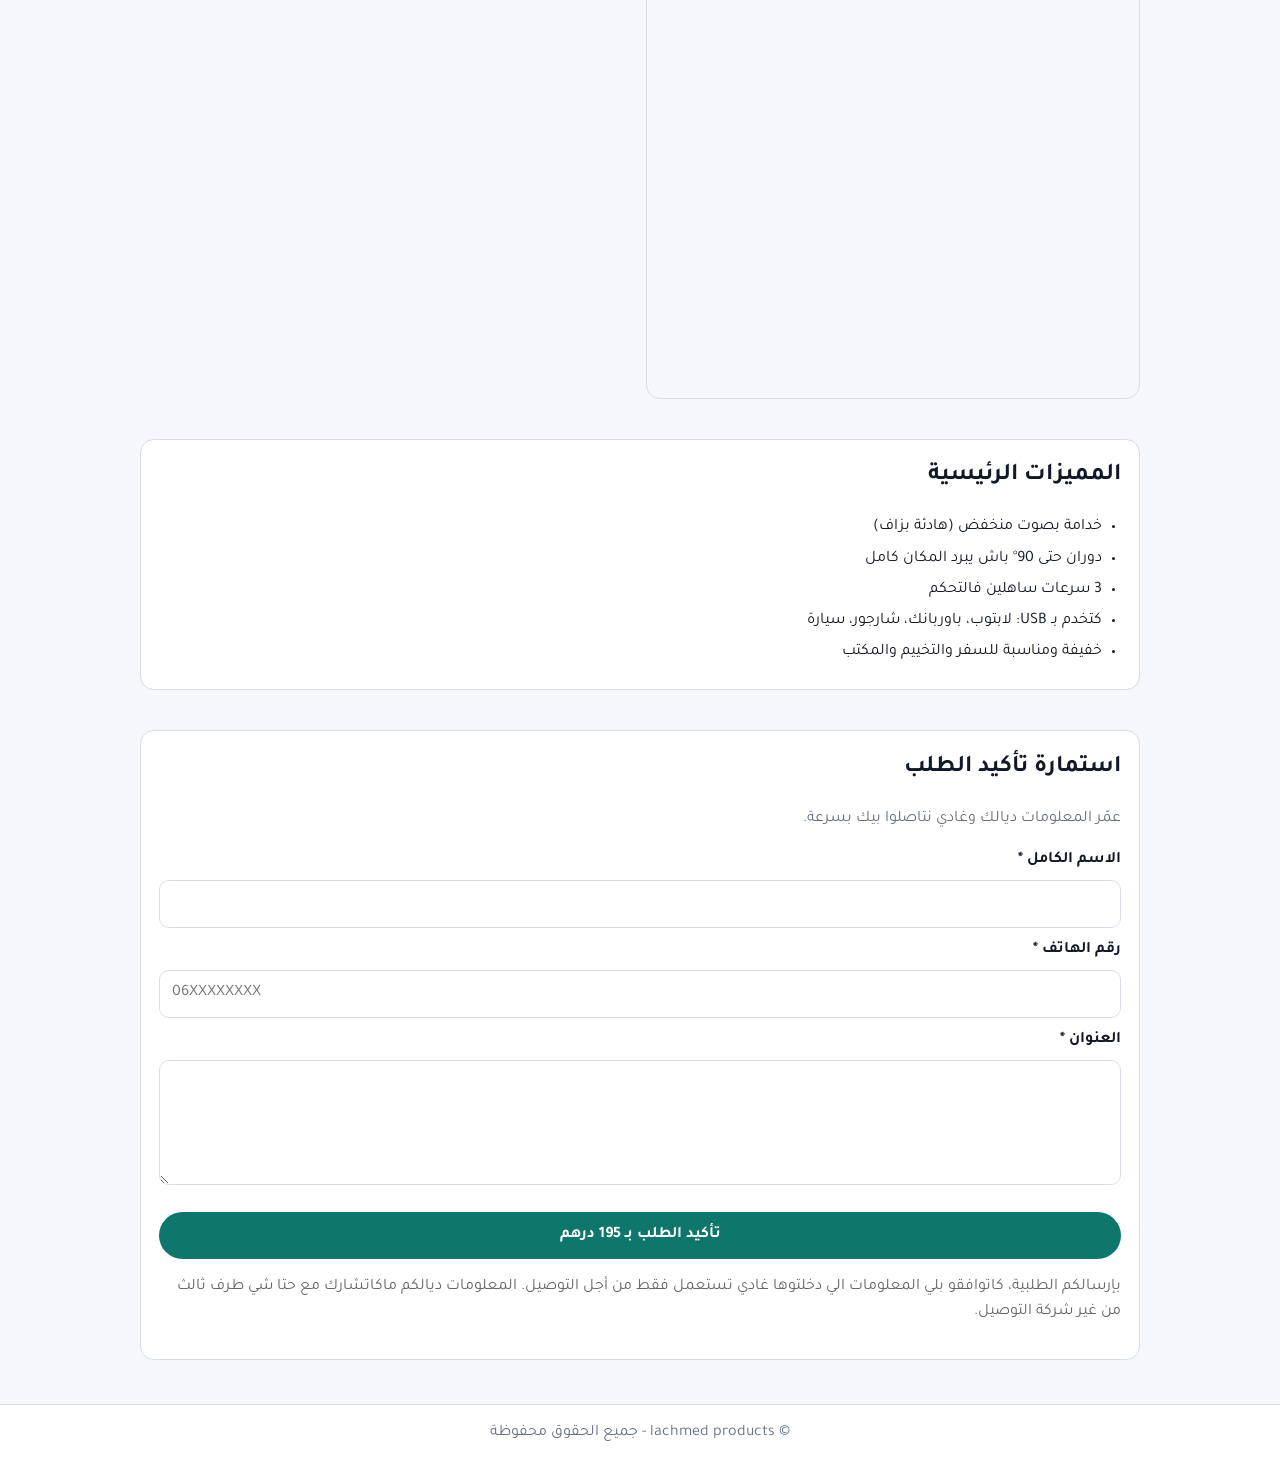
==== commit e65ea727: "Update index.html" ====
--- a/index.html
+++ b/index.html
@@ -120,27 +120,27 @@
           <div class="gallery">
 
             <img
-              src="im3.png"
+              src="https://scontent.frba4-2.fna.fbcdn.net/v/t39.30808-6/679610582_122162306624727316_4411613330964433358_n.jpg?_nc_cat=108&ccb=1-7&_nc_sid=13d280&_nc_eui2=AeGtphKcazr3sk6DitHsSFlllfx-hrwaTc6V_H6GvBpNzs7k6LJF7qrBeNciQGsEV19fXED2c43zfe-OJJyfW47K&_nc_ohc=b1WKQje5N4wQ7kNvwFin8rX&_nc_oc=Adr6EFJXaH4iPRJ739iVNkoE5Dxz-YyteN1CMAt4kic-_vqjnaOqh2fni7hPhzAKFOI&_nc_zt=23&_nc_ht=scontent.frba4-2.fna&_nc_gid=cmoueq-EMrhCGSID4K6AAA&_nc_ss=7b2a8&oh=00_Af3TqlI3M2ycAkdXWt5tuWisRgCoDTfknlKYDD45anq2eA&oe=69F5B9D3"
               alt="صورة المروحة 1"
               loading="lazy"
             />
             <img
-              src="im1.jpg"
+              src="https://scontent.frba4-1.fna.fbcdn.net/v/t39.30808-6/684106289_122162306672727316_2416686091640051947_n.jpg?_nc_cat=111&ccb=1-7&_nc_sid=13d280&_nc_eui2=AeE-pI2tdc5lVK_MOTDFqZdIEklnonGFqHkSSWeicYWoecjWTCr7SioV9iBiyW9w2YBkY13VB3CvZF_wudt9UE3u&_nc_ohc=9OpjwJxX1IsQ7kNvwE2Abz9&_nc_oc=Ado1ncIDC_PK4jI6VdDDmY1DnvvoFuVKgjkbnwOxmwXxXVTXlo23hn5tf1UHH7mqsRo&_nc_zt=23&_nc_ht=scontent.frba4-1.fna&_nc_gid=myxRp1NDdhsTSsCBzZ-Fjw&_nc_ss=7b2a8&oh=00_Af3F0SCDkr_4M9bM0RgXTGTJ2mwvv7ZL765LLDvzUMvJ_g&oe=69F5B4DD"
               alt="صورة المروحة 2"
               loading="lazy"
             />
             <img
-              src="im5.png"
+              src="https://scontent.frba4-1.fna.fbcdn.net/v/t39.30808-6/681232595_122162306534727316_7220978814871477583_n.jpg?_nc_cat=105&ccb=1-7&_nc_sid=13d280&_nc_eui2=AeHkruSVbOztngkuARAjCJOvLmxaT1QUMNgubFpPVBQw2HiTX9skPxyO9MyNp2a-hezKQtvliKEqV7vYM7Q9AXj0&_nc_ohc=rE0e0RL3G_sQ7kNvwGgU1Rh&_nc_oc=AdqnR-pGQdu8mAFEoNvI2epzVsCUfNijeQAo16quTHNWQgeXAZ2zjeglthyS4ygiebs&_nc_zt=23&_nc_ht=scontent.frba4-1.fna&_nc_gid=5iPda4LaDDP7So74knylwQ&_nc_ss=7b2a8&oh=00_Af22g96aeD3POp1ENGd3pTKzPgWfzGjse3PHg7ntAJlm9A&oe=69F5B560"
               alt="صورة المروحة 3"
               loading="lazy"
             />
             <img
-              src="im2.jpg"
+              src="https://scontent.frba4-2.fna.fbcdn.net/v/t39.30808-6/681806571_122162306792727316_2358047827781051537_n.jpg?_nc_cat=108&ccb=1-7&_nc_sid=13d280&_nc_eui2=AeH3Ivv8NotXo8I2ralbcmGJg5jvUWti3TaDmO9Ra2LdNtOh450EemjhIw8MiDogH8Xf5u25hZucOO3W_er6dVl7&_nc_ohc=OOuAVSv7360Q7kNvwF1RZNa&_nc_oc=Adq5MJvV5qsGouw_o-cigAqq6Sm01qIG4HWDER0fmPlRpkqm0DMZ-0XtHwIkDOjUejY&_nc_zt=23&_nc_ht=scontent.frba4-2.fna&_nc_gid=p4wDCUjMz9Un-cAL9LhIeA&_nc_ss=7b2a8&oh=00_Af3pXThXsLBX-XiItgGzMJ-rKPITHWqn79XHspXngATdeg&oe=69F5C098"
               alt="صورة المروحة 4"
               loading="lazy"
             />
             <img
-              src="im4.png"
+              src="https://scontent.frba4-3.fna.fbcdn.net/v/t39.30808-6/679999030_122162307092727316_2792499569298889470_n.jpg?_nc_cat=102&ccb=1-7&_nc_sid=13d280&_nc_eui2=AeFCBYtngpST57Kb3UvjToOjQb0SRMs24udBvRJEyzbi5224Wf36Ih3KMJeN1S8NCr7fQvPumaGiwCzJkAv6IxAu&_nc_ohc=ondTEiCCa0kQ7kNvwFBFK-0&_nc_oc=AdpimjhKDzn7olLhb8Yre65sWiP7Iv04hIv0J8z2w3hJEgBHUG-gLUk_LiHOuC43Hxg&_nc_zt=23&_nc_ht=scontent.frba4-3.fna&_nc_gid=WHuc8dXIXBkexCFHoO3CNQ&_nc_ss=7b2a8&oh=00_Af2uNpYi889khqzPgW1_XvGbyg1MpWnKzMBedIs1UZ3O0Q&oe=69F596B7"
               alt="صورة المروحة 5"
               loading="lazy"
             />
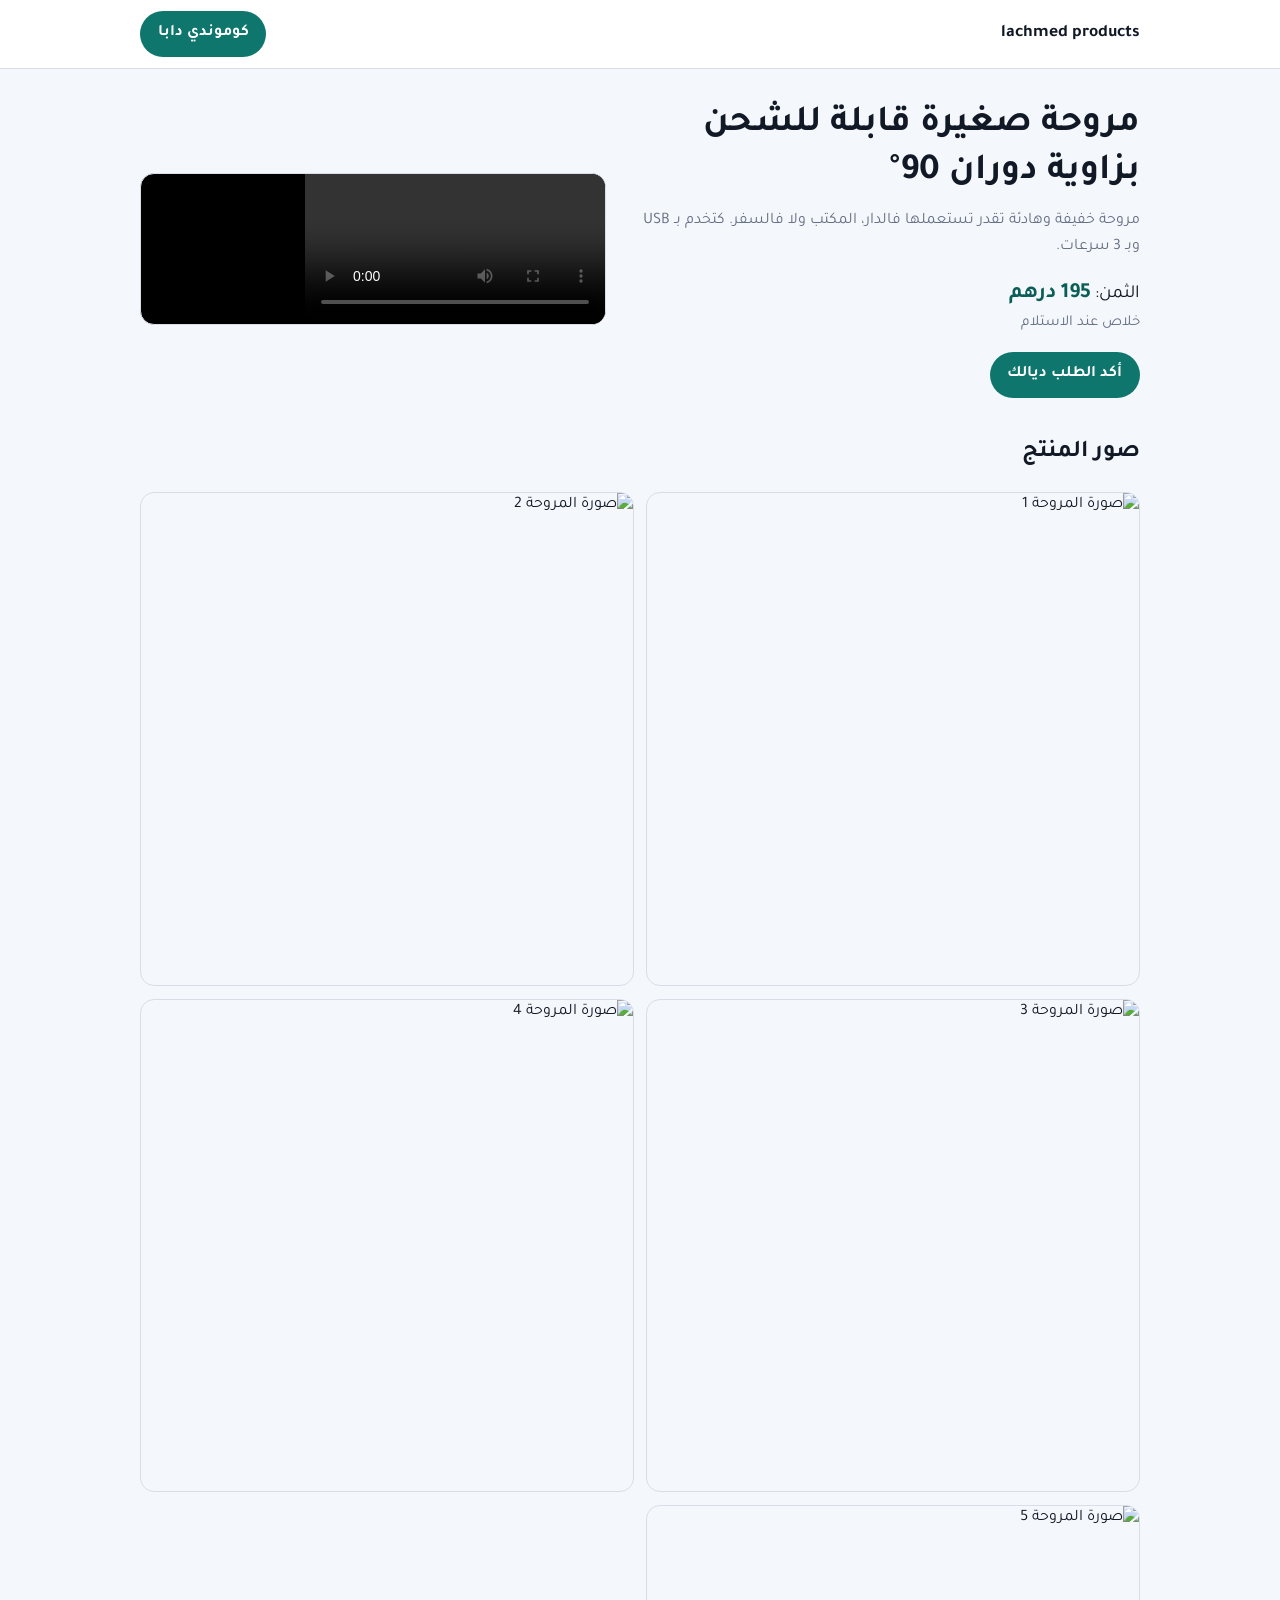
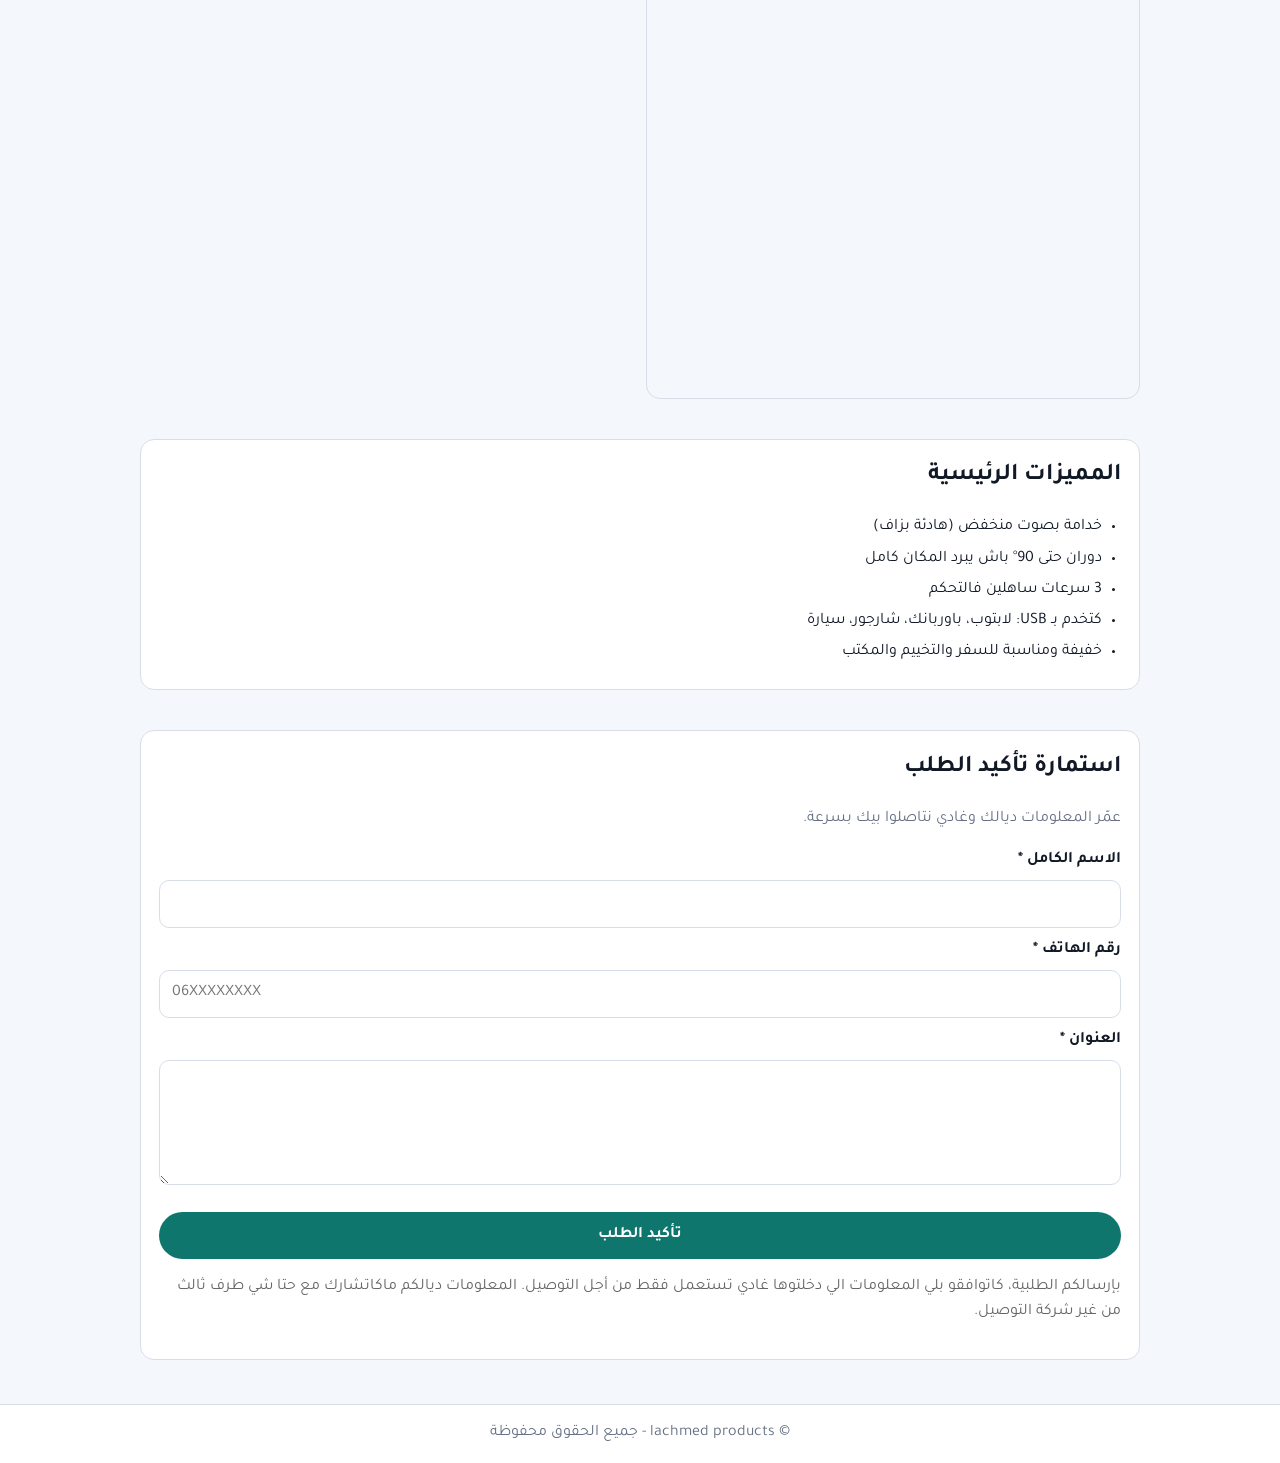
==== commit a728931f: "Update index.html" ====
--- a/index.html
+++ b/index.html
@@ -203,7 +203,7 @@
               ></textarea>
 
               <button class="btn btn-primary full" type="submit">
-                تأكيد الطلب بـ 195 درهم
+                تأكيد الطلب
               </button>
               <p style="color: #666; ">
                 بإرسالكم الطلبية، كاتوافقو بلي المعلومات الي دخلتوها غادي تستعمل فقط من أجل التوصيل. المعلومات ديالكم ماكاتشارك مع  حتا شي طرف ثالث من غير شركة التوصيل.
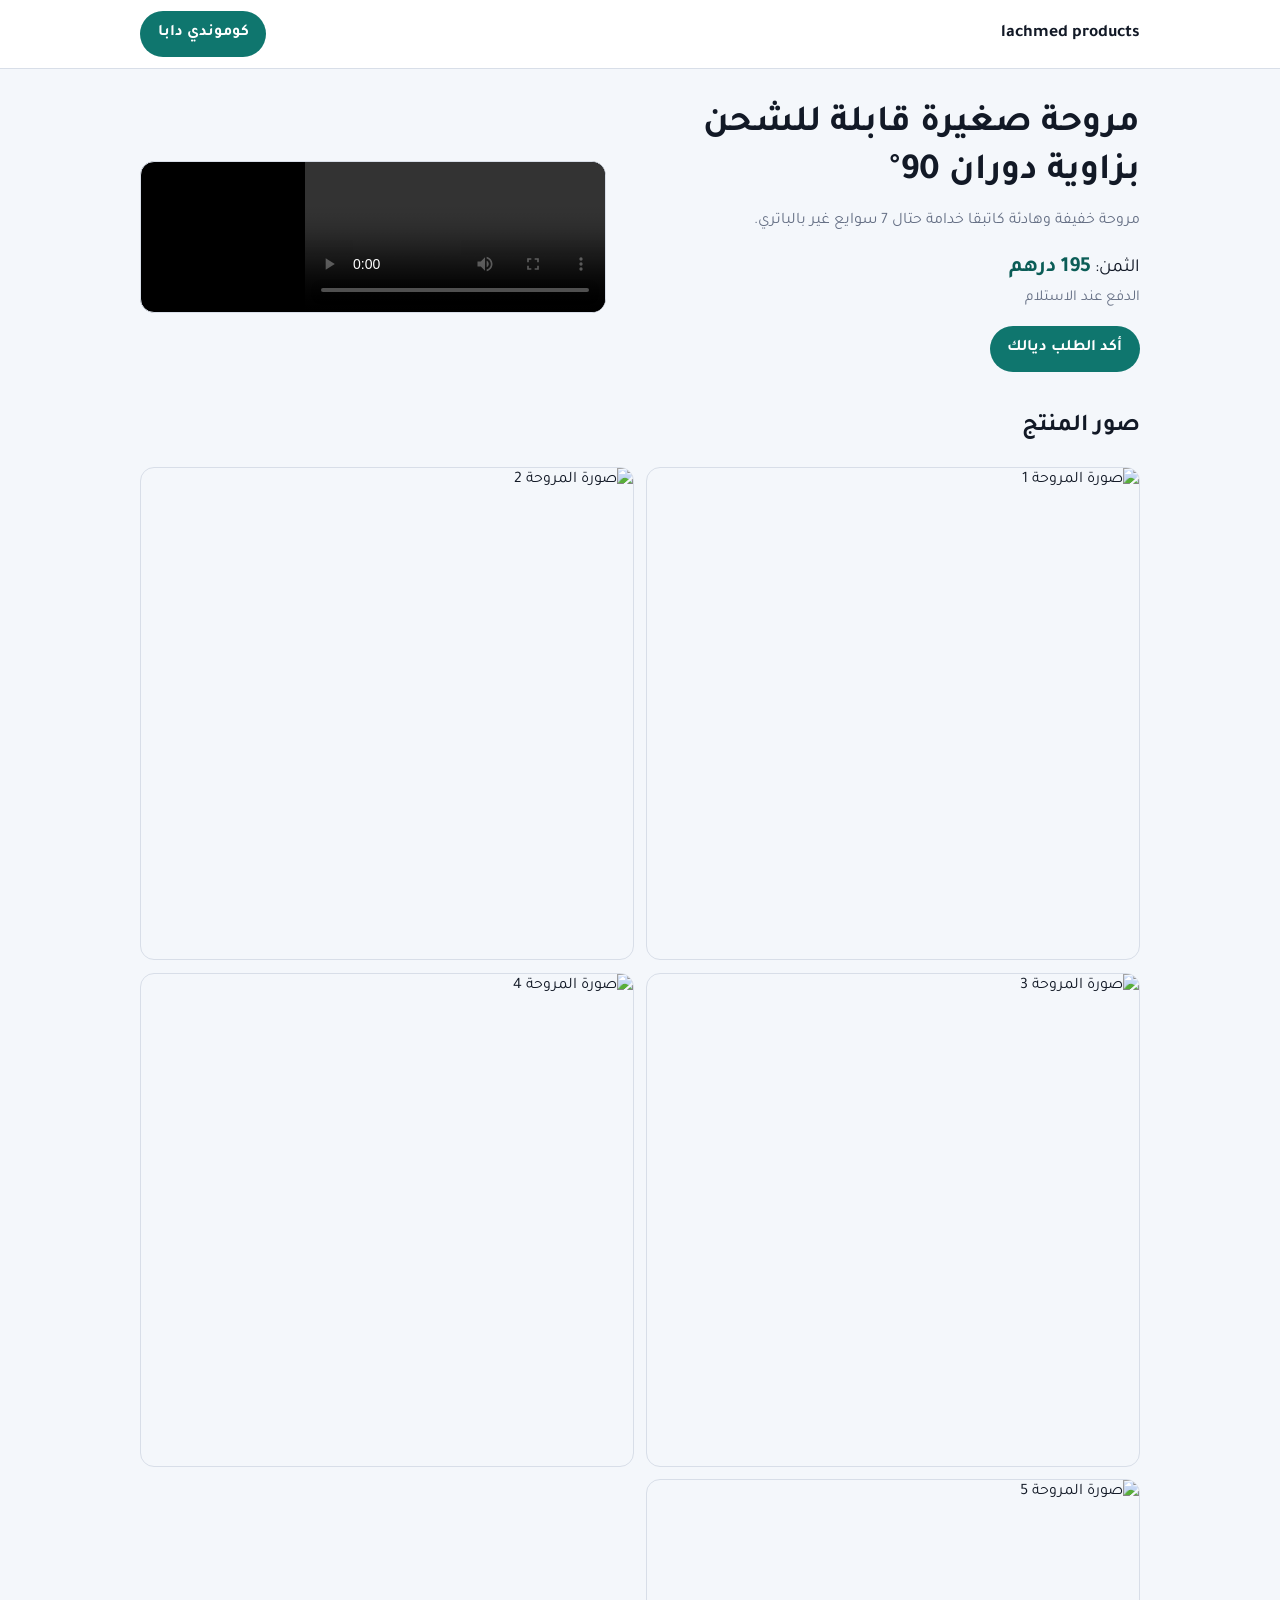
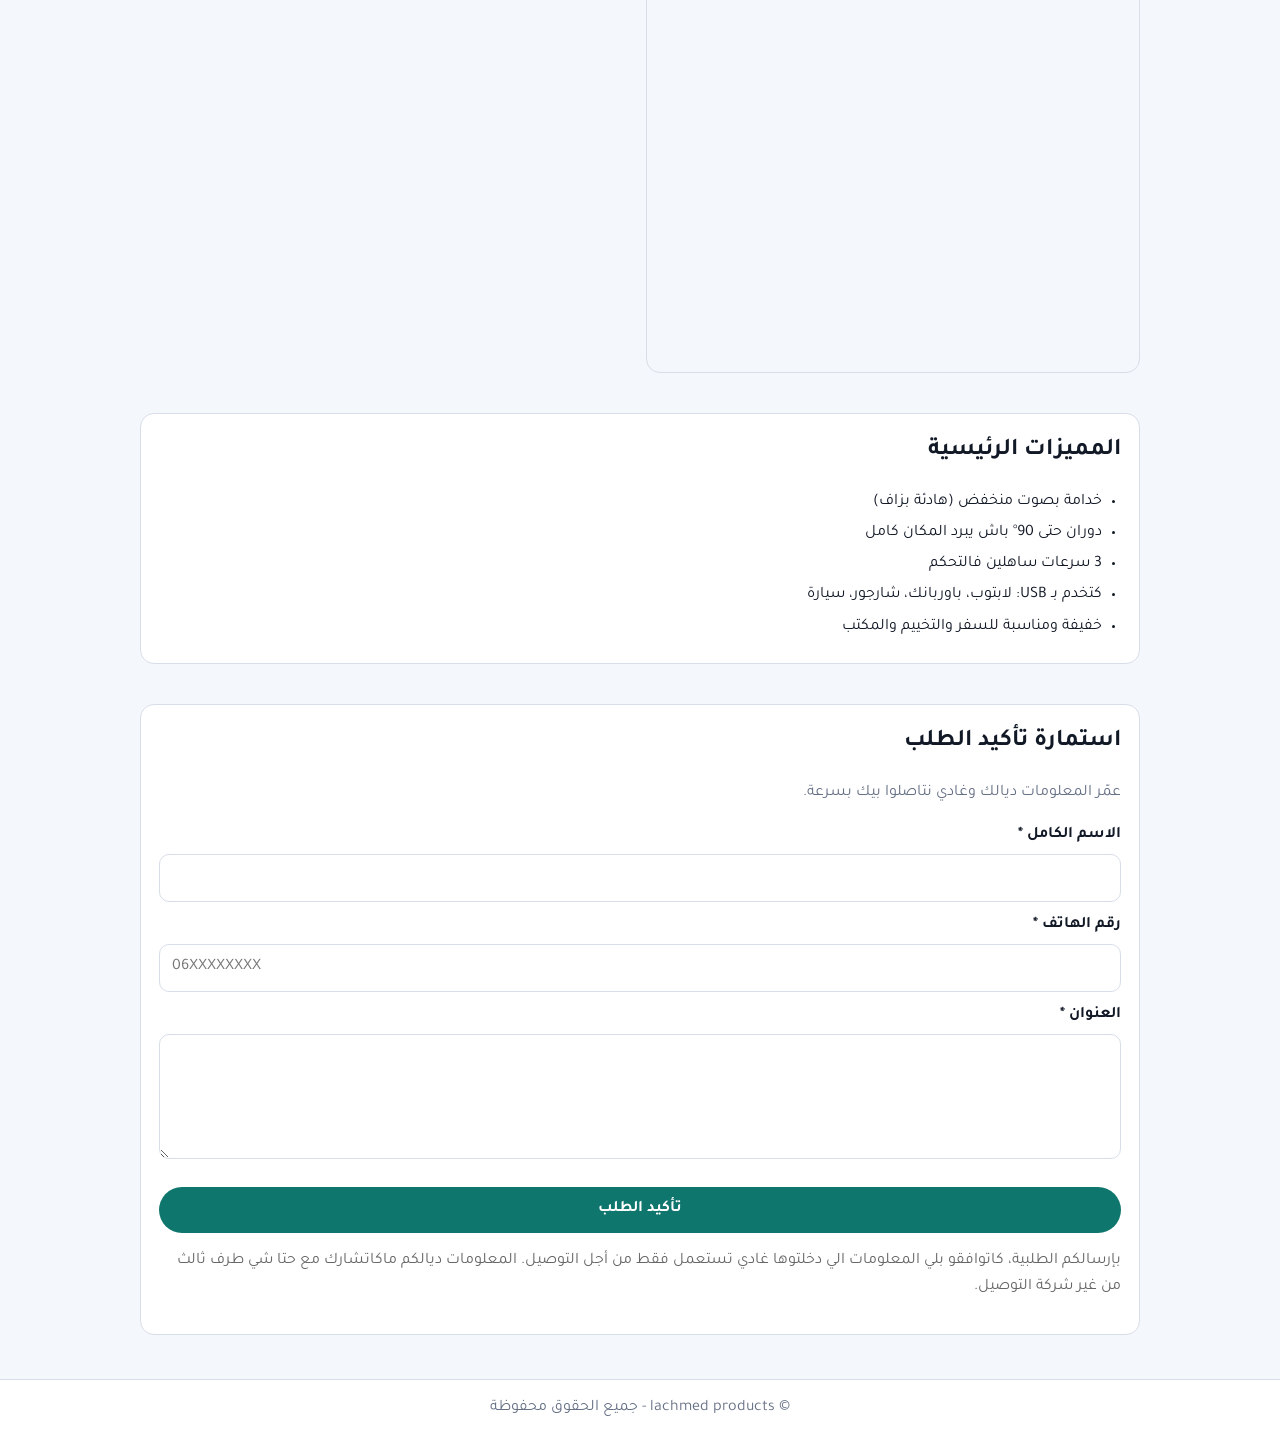
==== commit ea2b2ea2: "Update index.html" ====
--- a/index.html
+++ b/index.html
@@ -92,13 +92,12 @@
           <div>
             <h1>مروحة صغيرة قابلة للشحن بزاوية دوران 90°</h1>
             <p class="lead">
-              مروحة خفيفة وهادئة تقدر تستعملها فالدار، المكتب ولا فالسفر. كتخدم
-              بـ USB وبـ 3 سرعات.
+              مروحة خفيفة وهادئة كاتبقا خدامة حتال 7 سوايع غير بالباتري. 
             </p>
             <p class="price-line">
               الثمن:
               <strong>195 درهم</strong>
-              <span>خلاص عند الاستلام</span>
+              <span>الدفع عند الاستلام</span>
             </p>
             <a class="btn btn-primary" href="#order-form">أكد الطلب ديالك</a>
           </div>
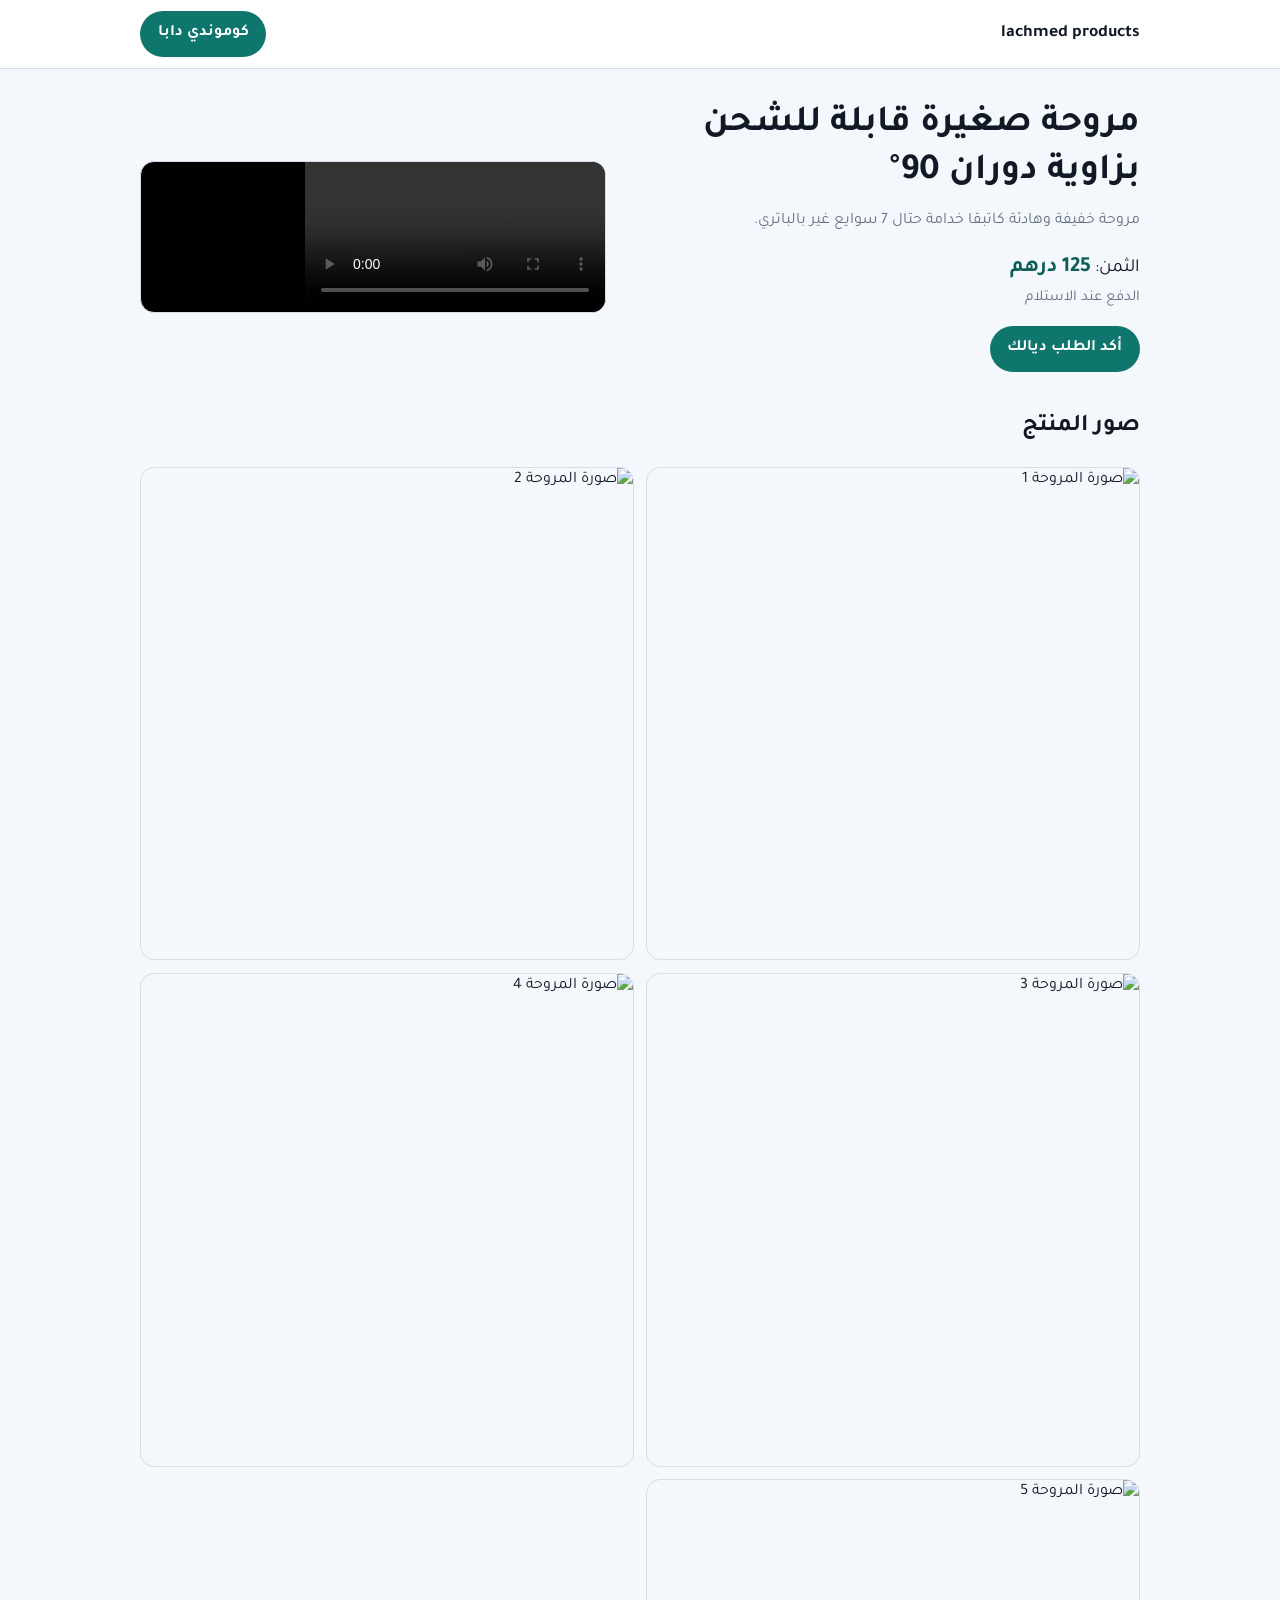
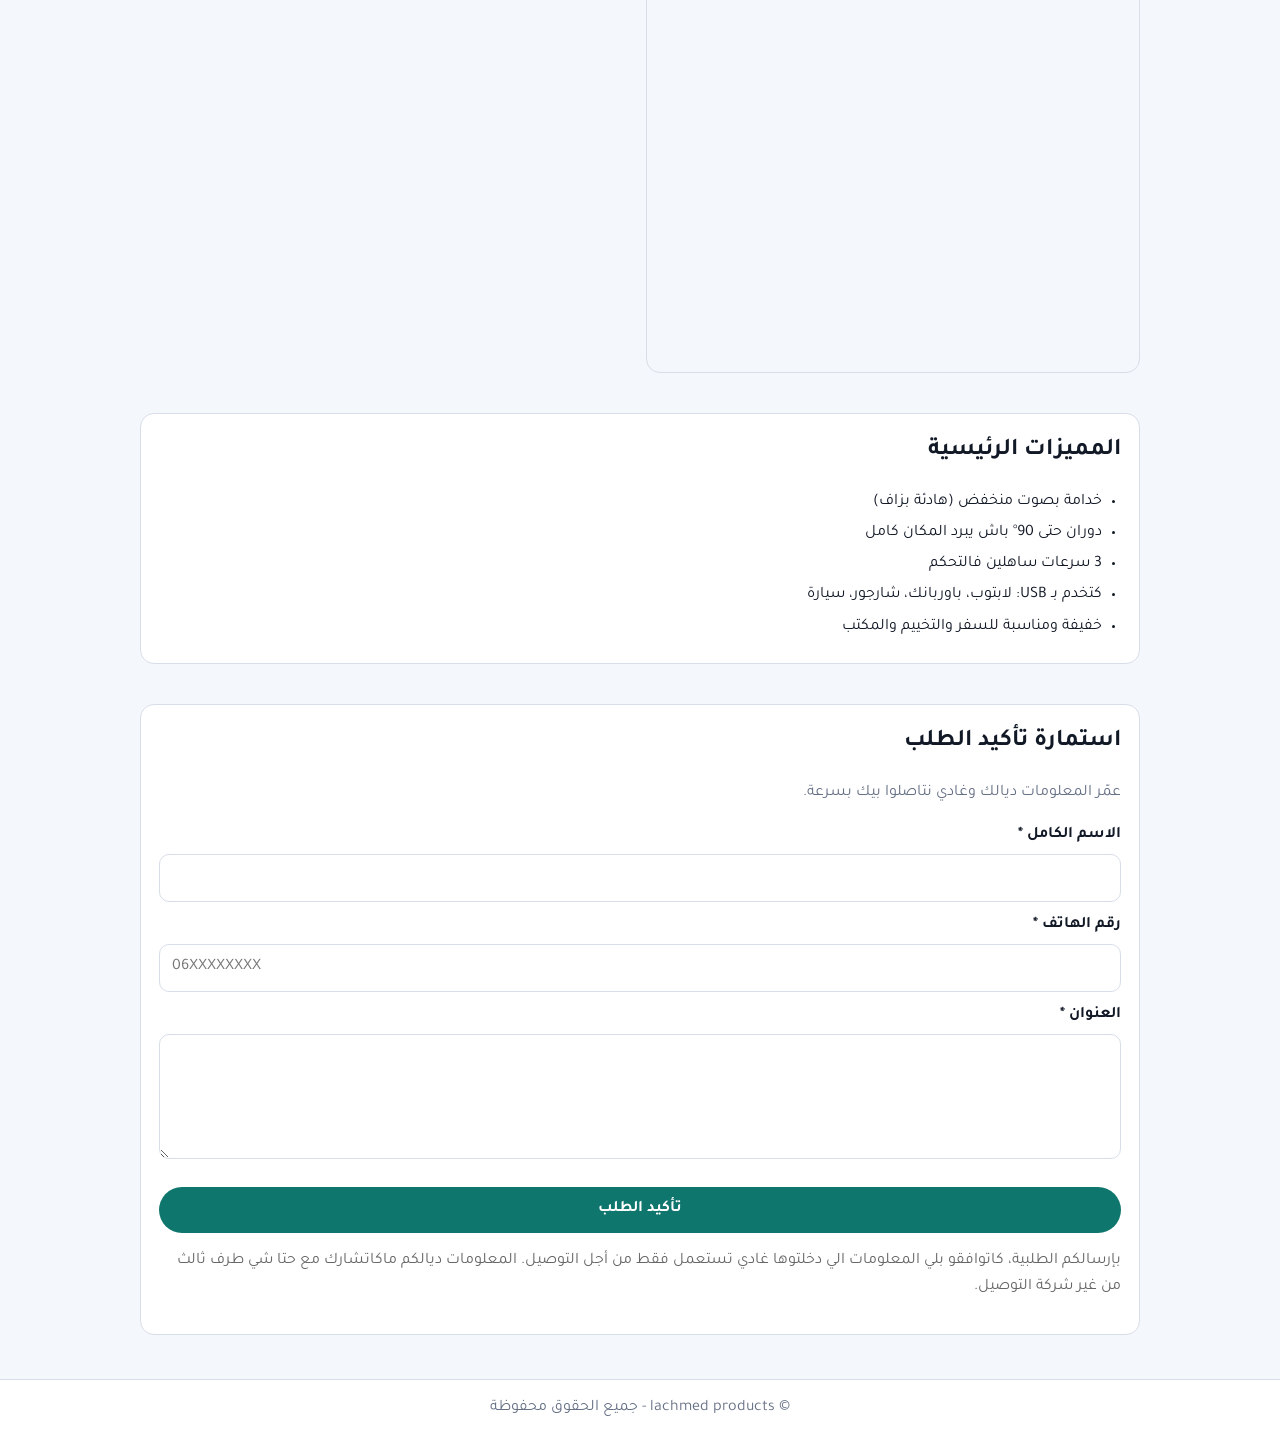
==== commit 6e822be3: "Update index.html" ====
--- a/index.html
+++ b/index.html
@@ -96,7 +96,7 @@
             </p>
             <p class="price-line">
               الثمن:
-              <strong>195 درهم</strong>
+              <strong>125 درهم</strong>
               <span>الدفع عند الاستلام</span>
             </p>
             <a class="btn btn-primary" href="#order-form">أكد الطلب ديالك</a>
@@ -276,7 +276,7 @@
         phone: phoneInput.value.trim(),
         address: addressInput.value.trim(),
         productName: "مروحة صغيرة قابلة للشحن",
-        price: "195 درهم"
+        price: "125 درهم"
       };
 
       var sheetsEndpoint = "https://script.google.com/macros/s/AKfycbzZy9DwMbGSxNHTeG0FUKszt3lsxDnWP60se6rNdi6t7o66ZFA1JoPqNWuv5YXc_GQ26g/exec";
